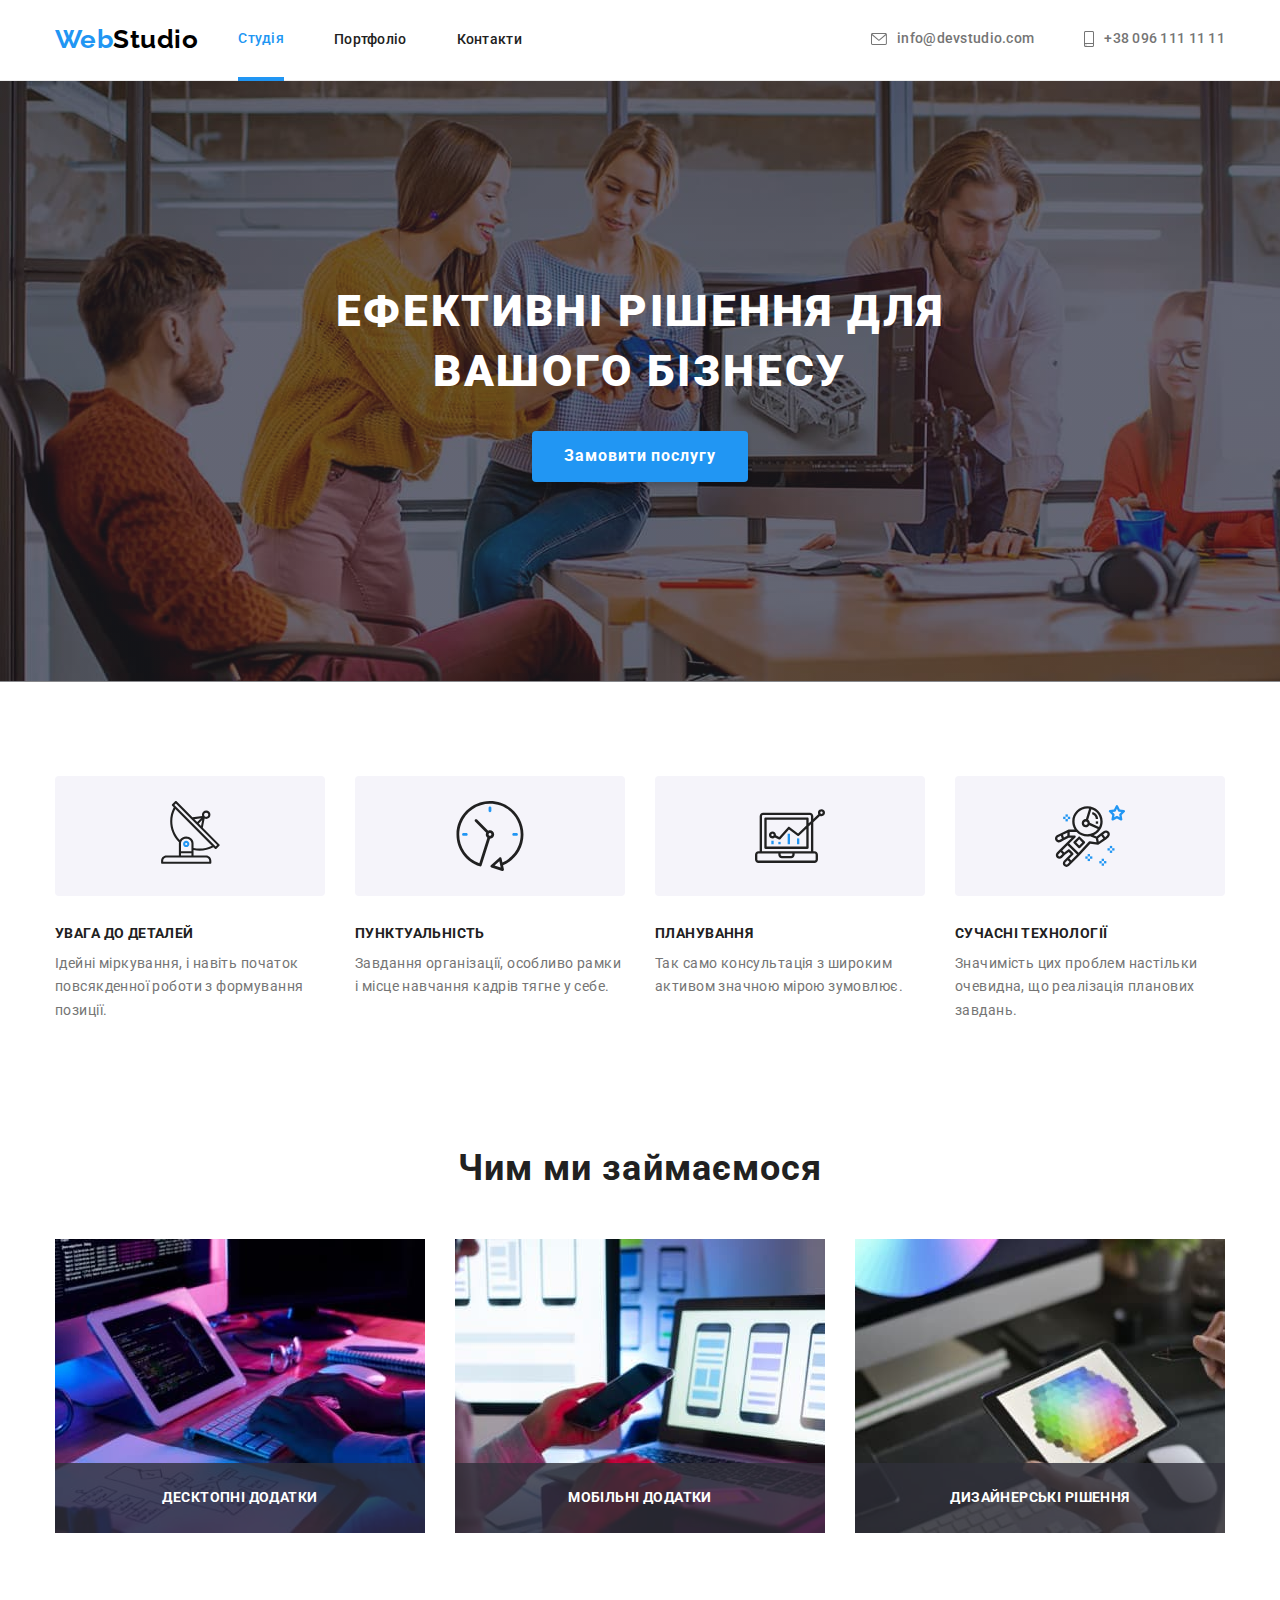
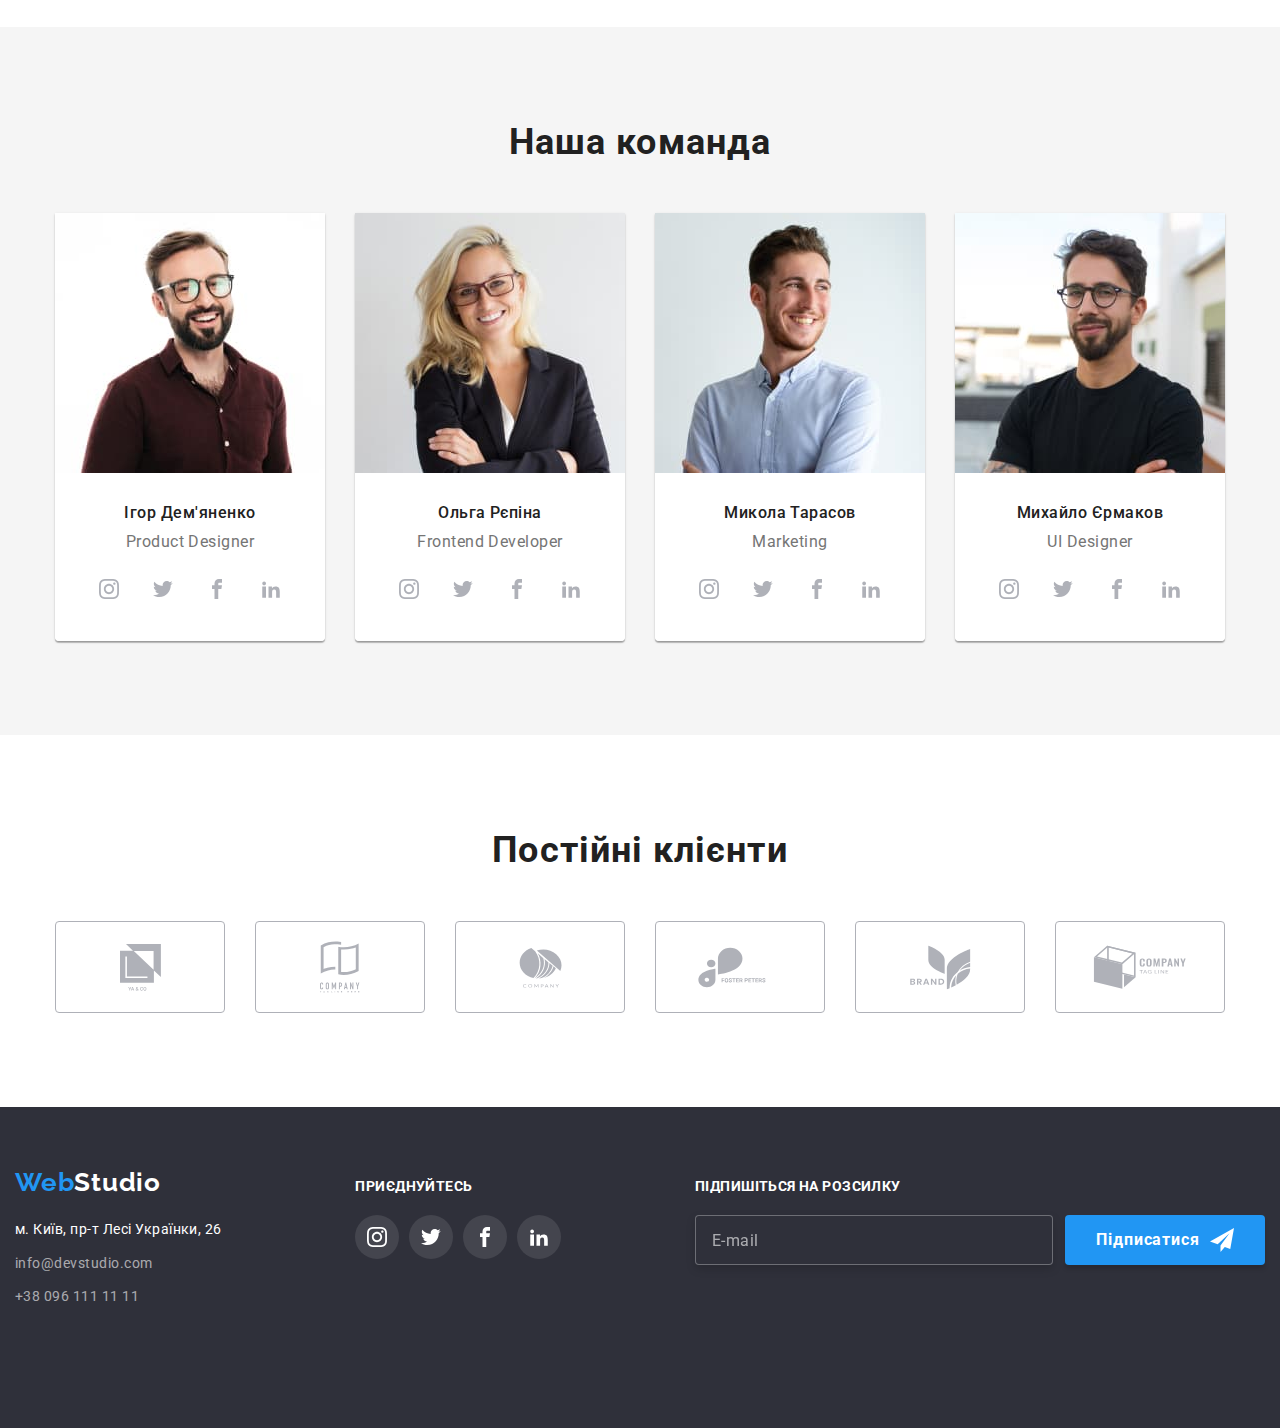
==== index.html @ fbce18a4 "зміни" ====
<!DOCTYPE html>
<html lang="uk">
<head>
    <meta charset="UTF-8">
    <meta http-equiv="X-UA-Compatible" content="IE=edge">
    <meta name="viewport" content="width=device-width, initial-scale=1.0">
    <title>WebStudio</title>
    <link rel="preconnect" href="https://fonts.googleapis.com">
    <link rel="preconnect" href="https://fonts.gstatic.com" crossorigin>
    <link href="https://fonts.googleapis.com/css2?family=Raleway:wght@700&family=Roboto:wght@400;500;700;900&display=swap" rel="stylesheet">
    <link rel="stylesheet" href="https://cdn.jsdelivr.net/npm/modern-normalize@1.1.0/modern-normalize.min.css">
    <!-- <link rel="stylesheet" href="./сss/styles.css"> -->
    <link rel="stylesheet" href="./css/main.min.css">
</head>
<body>
    <header class="page-header">
        <div class="container page-header__container">
            <nav class="menu">
                <a href="./index.html" class="menu__logo"><span class="slogan">Web</span><span class="slogan-logo">Studio</span></a>
    
                <ul class="menu-list">
                <li class="menu-list__item">
                    <a href="./index.html" class="menu-item menu-item__current"><span class="current-line">Студія</span>
                    </a>
                </li>
                <li class="menu-list__item"><a href="./portfolio.html" class="menu-item">Портфоліо</a></li>
                <li class="menu-list__item"><a href="" class="menu-item">Контакти</a></li>
                </ul>
            </nav>

            <button type="button" class="mobile-menu-btn" data-menu-open>
        <svg class="mobile-menu-btn__icon" width="40" height="40">
    <use href="./img/sprite.svg#icon-burger"></use>
        </svg>
            </button>
            
            <ul class="nav">
            <li class="nav__link"><a href="mailto:info@devstudio.com" class="nav__items">
                <svg class="contact-list" width="16" height="12">
                    <use href="./img/sprite.svg#icon-envelope-2" ></use>
                  </svg>
                <span class="nav-info">info@devstudio.com</span></a></li>
            <li class="nav__link"><a href="tel:+380961111111" class="nav__items">
                <svg class="contact-list" width="10" height="16">
                    <use href="./img/sprite.svg#icon-smartphone"></use>
                  </svg>
                +38 096 111 11 11</a></li>
            </ul>
        </div>

<div class="mobile-menu" data-menu>
<div class="container mobile-menu__container">
<button type="button" class="mobile-menu__close-btn" data-menu-close>
<svg class="mobile-menu__close-icon" width="40" height="40">
    <use href="./img/sprite.svg#icon-close"></use>
</svg>
</button>

    <ul class="menu-burger">
    <li class="menu-burger__item">
        <a href="./index.html" class="link menu-burger__link menu-burger__link-current">Студія</a>
    </li>
    <li class="menu-burger__item"><a href="./portfolio.html" class="link menu-burger__link">Портфоліо</a></li>
    <li class="menu-burger__item"><a href="" class="link menu-burger__link">Контакти</a></li>
    </ul>

    <ul class="menu-burger__contact">
    <a href="tel:+380961111111" class="link menu-burger__tel">+38 096 111 11 11</a>
    <a href="mailto:info@devstudio.com" class="link menu-burger__mail">info@devstudio.com</a>
</ul>

<ul class="burger-social-list">
    <li class="burger-social-list__item">
        <a href="" class="burger-social-list__link link">Instagram</a>
    </li>
    <li class="burger-social-list__item">
        <a href="" class="burger-social-list__link link">Twitter</a>
    </li>
    <li class="burger-social-list__item">
        <a href="" class="burger-social-list__link link">Facebook</a>
    </li>
    <li class="burger-social-list__item">
        <a href="" class="burger-social-list__link link">LinkedIn</a>
    </li>
</ul>

</div>
</div>

    </header>

    <main>
    <section class="hero">
        <div class="container">
        <h1 class="hero__title">Ефективні рішення для <br> вашого бізнесу</h1>
        <button class="hero__button" type="button" data-modal-open>Замовити послугу</button>
    </div>
    </section>

    <section class="benefits">
        <div class="container">
        <h2 class="visually-hidden">Переваги нашої студії</h2>
        
        <ul class="list">
            <li class="list__item">
                <div class="list__item-box">
                <svg class="list-box-svg">
                    <use href="./img/sprite.svg#icon-antenna1"></use>
                </svg>
            </div>
            <h3 class="list__item-title">УВАГА ДО ДЕТАЛЕЙ</h3>
            <p class="list__item-text">Ідейні міркування, і навіть початок повсякденної роботи з формування позиції.</p>
            </li>
        

            <li class="list__item">
                <div class="list__item-box">
                    <svg class="list-box-svg">
                        <use href="./img/sprite.svg#icon-clock1"></use>
                    </svg>
                </div>
            <h3 class="list__item-title">ПУНКТУАЛЬНІСТЬ</h3>
            <p class="list__item-text">Завдання організації, особливо рамки і місце навчання кадрів тягне у себе.</p>
         </li>

            <li class="list__item">
                <div class="list__item-box">
                    <svg class="list-box-svg">
                        <use href="./img/sprite.svg#icon-diagram1"></use>
                    </svg>
                </div>
            <h3 class="list__item-title">ПЛАНУВАННЯ</h3>
            <p class="list__item-text">Так само консультація з широким активом значною мірою зумовлює.</p>
            </li>

            <li class="list__item">
                <div class="list__item-box">
                    <svg class="list-box-svg">
                        <use href="./img/sprite.svg#icon-astronaut1"></use>
                    </svg>
                </div>
            <h3 class="list__item-title">СУЧАСНІ ТЕХНОЛОГІЇ</h3>
            <p class="list__item-text">Значимість цих проблем настільки очевидна, що реалізація планових завдань.</p>
            </li>
         </ul>
        </div> 
    </section>

    <section class="work section">
        <div class="container">
        <h2 class="title-about">Чим ми займаємося</h2>
        <ul class="work-list">
            <li class="work-list-item"><img src="./img/box1(1).jpg" alt="look1" width="370" class="work-list-image">
            <div class="work-overlay">
                <p class="overlay-text">Десктопні додатки</p>
            </div>
            </li>
            <li class="work-list-item"><img src="./img/box2(1).jpg" alt="look2" width="370">
                <div class="work-overlay">
                    <p class="overlay-text">Мобільні додатки</p>
                </div>
            </li>
            <li class="work-list-item"><img src="./img/box3(1).jpg" alt="look3" width="370">
                <div class="work-overlay">
                    <p class="overlay-text">Дизайнерські рішення</p>
                </div>
            </li>
        </ul>
    </div>
    </section>

    <section class="team section">
<div class="container">
     <h2 class="title-team">Наша команда</h2>
      
<ul class="team-list">

    <li class="speaker">
        <picture>
            <source srcset="../img/our-team-opt/desktop/desk-1m.jpg 1x, ../img/our-team-opt/desktop/desk-1m@2x.jpg 2x" media="(min-width: 1200px)">
            <source srcset="../img/our-team-opt/tablet/tabl-1m.jpg 1x, ../img/our-team-opt/tablet/tabl-1m@2x.jpg 2x" media="(min-width: 768px)">
            <source srcset="../img/our-team-opt/mobile/mob-1m.jpg 1x, ../img/our-team-opt/mobile/mob-1m@2x.jpg 2x" media="(min-width: 480px)">
            <img src="./img/photo1.jpg" alt="speaker1" width="270">
        </picture>

<div class="speaker-border">
<h3 class="text-name">Ігор Дем'яненко</h3>
<p class="text">Product Designer</p>
<ul class="social-list">
    <li>
        <a href="" class="social-list-link">
        <svg class="social-list-icon" width="20" hight="20">
            <use href="./img/sprite.svg#icon-instagram"></use>
        </svg>
    </a>
    </li>
    <li>
        <a href="" class="social-list-link">
        <svg class="social-list-icon" width="20" hight="20">
            <use href="./img/sprite.svg#icon-Vector"></use>
        </svg>
    </a>
    </li>
    <li>
        <a href="" class="social-list-link">
        <svg class="social-list-icon" width="20" hight="20">
            <use href="./img/sprite.svg#icon-facebook"></use>
        </svg>
    </a>
    </li>
    <li>
        <a href="" class="social-list-link">
        <svg class="social-list-icon" width="20" hight="20">
            <use href="./img/sprite.svg#icon-linkedin2"></use>
        </svg>
    </a>
    </li>
</ul>
</div>
    </li>

    <li class="speaker">
        <picture>
            <source srcset="../img/our-team-opt/desktop/desk-2m.jpg 1x, ../img/our-team-opt/desktop/desk-2m@2x.jpg 2x" media="(min-width: 1200px)">
            <source srcset="../img/our-team-opt/tablet/tabl-2m.jpg 1x, ../img/our-team-opt/tablet/tabl-2m@2x.jpg 2x" media="(min-width: 768px)">
            <source srcset="../img/our-team-opt/mobile/mob-2m.jpg 1x, ../img/our-team-opt/mobile/mob-2m@2x.jpg 2x" media="(min-width: 480px)">
            <img src="./img/photo2.jpg" alt="speaker2" width="270">
        </picture>
    
    <div class="speaker-border">
    <h3 class="text-name">Ольга Рєпіна</h3>
    <p class="text">Frontend Developer</p>
    <ul class="social-list">
        <li>
            <a href="" class="social-list-link">
            <svg class="social-list-icon" width="20" hight="20">
                <use href="./img/sprite.svg#icon-instagram"></use>
            </svg>
        </a>
        </li>
        <li>
            <a href="" class="social-list-link">
            <svg class="social-list-icon" width="20" hight="20">
                <use href="./img/sprite.svg#icon-Vector"></use>
            </svg>
        </a>
        </li>
        <li>
            <a href="" class="social-list-link">
            <svg class="social-list-icon" width="20" hight="20">
                <use href="./img/sprite.svg#icon-facebook"></use>
            </svg>
        </a>
        </li>
        <li>
            <a href="" class="social-list-link">
            <svg class="social-list-icon" width="20" hight="20">
                <use href="./img/sprite.svg#icon-linkedin2"></use>
            </svg>
        </a>
        </li>
    </ul>
</div>
    </li>

        <li class="speaker">
            <picture>
                <source srcset="../img/our-team-opt/desktop/desk-3m.jpg 1x, ../img/our-team-opt/desktop/desk-3m@2x.jpg 2x" media="(min-width: 1200px)">
                <source srcset="../img/our-team-opt/tablet/tabl-3m.jpg 1x, ../img/our-team-opt/tablet/tabl-3m@2x.jpg 2x" media="(min-width: 768px)">
                <source srcset="../img/our-team-opt/mobile/mob-3m.jpg 1x, ../img/our-team-opt/mobile/mob-3m@2x.jpg 2x" media="(min-width: 480px)">
                <img src="./img/photo3.jpg" alt="speaker3" width="270">
            </picture>
        
        <div class="speaker-border">
        <h3 class="text-name">Микола Тарасов</h3>
        <p class="text">Marketing</p>
        <ul class="social-list">
            <li>
                <a href="" class="social-list-link">
                <svg class="social-list-icon" width="20" hight="20">
                    <use href="./img/sprite.svg#icon-instagram"></use>
                </svg>
            </a>
            </li>
            <li>
                <a href="" class="social-list-link">
                <svg class="social-list-icon" width="20" hight="20">
                    <use href="./img/sprite.svg#icon-Vector"></use>
                </svg>
            </a>
            </li>
            <li>
                <a href="" class="social-list-link">
                <svg class="social-list-icon" width="20" hight="20">
                    <use href="./img/sprite.svg#icon-facebook"></use>
                </svg>
            </a>
            </li>
            <li>
                <a href="" class="social-list-link">
                <svg class="social-list-icon" width="20" hight="20">
                    <use href="./img/sprite.svg#icon-linkedin2"></use>
                </svg>
            </a>
            </li>
        </ul>
    </div>
        </li>

            <li class="speaker">
                <picture>
                    <source srcset="../img/our-team-opt/desktop/desk-4m.jpg 1x, ../../img/our-team-opt/desktop/desk-4m@2x.jpg 2x" media="(min-width: 1200px)">
                    <source srcset="../img/our-team-opt/tablet/tabl-4m.jpg 1x, ../../img/our-team-opt/tablet/tabl-4m@2x.jpg 2x" media="(min-width: 768px)">
                    <source srcset="../img/our-team-opt/mobile/mob-4m.jpg 1x, ../../img/our-team-opt/mobile/mob-4m@2x.jpg 2x" media="(min-width: 480px)">
                    <img src="./img/photo4.jpg" alt="speaker4" width="270">
                </picture>
            
            <div class="speaker-border">
            <h3 class="text-name">Михайло Єрмаков</h3>
            <p class="text">UI Designer</p>
            <ul class="social-list">
                <li>
                    <a href="" class="social-list-link">
                    <svg class="social-list-icon" width="20" hight="20">
                        <use href="./img/sprite.svg#icon-instagram"></use>
                    </svg>
                </a>
                </li>
                <li>
                    <a href="" class="social-list-link">
                    <svg class="social-list-icon" width="20" hight="20">
                        <use href="./img/sprite.svg#icon-Vector"></use>
                    </svg>
                </a>
                </li>
                <li>
                    <a href="" class="social-list-link">
                    <svg class="social-list-icon" width="20" hight="20">
                        <use href="./img/sprite.svg#icon-facebook"></use>
                    </svg>
                </a>
                </li>
                <li>
                    <a href="" class="social-list-link">
                    <svg class="social-list-icon" width="20" hight="20">
                        <use href="./img/sprite.svg#icon-linkedin2"></use>
                    </svg>
                </a>
                </li>
            </ul>
        </div>
            </li>
        </ul>
    </div> 

    </section>

    <section class="section">
        <div class="conteiner">
        <h2 class="clients">Постійні клієнти</h2>
        <ul class="clients-list">
            <li class="clients-item">
            <a href="" class="clients-list-link">
                <svg class="clients-link-icon" width="41" height="47">
                    <use href="./img/sprite.svg#icon-Union"></use>
                </svg>
            </a>
            </li>

            <li class="clients-item">
                <a href="" class="clients-list-link">
                    <svg class="clients-link-icon" width="40" height="52">
                        <use href="./img/sprite.svg#icon-group"></use>
                    </svg>
                </a>
                </li>

                <li class="clients-item">
                    <a href="" class="clients-list-link">
                        <svg class="clients-link-icon" width="43" height="41">
                            <use href="./img/sprite.svg#icon-Object"></use>
                        </svg>
                    </a>
                    </li>

                    <li class="clients-item">
                        <a href="" class="clients-list-link">
                            <svg class="clients-link-icon" width="84" height="41">
                                <use href="./img/sprite.svg#icon-group-2"></use>
                            </svg>
                        </a>
                        </li>

                     <li class="clients-item">
                        <a href="" class="clients-list-link">
                             <svg class="clients-link-icon" width="63" height="45">
                                 <use href="./img/sprite.svg#icon-group-3"></use>
                                </svg>
                        </a>
                        </li>

                        <li class="clients-item">
                            <a href="" class="clients-list-link">
                                 <svg class="clients-link-icon" width="94" height="44">
                                     <use href="./img/sprite.svg#icon-group-4"></use>
                                    </svg>
                            </a>
                            </li>              

        </ul>
    </div>
    </section>

</main>

    <footer class="section-footer">

        <div class="container page-footer">
        <div class="logo-container">
        <!-- <div class="logo-footer"> -->
            <a href="./index.html" class="logo-footer link"><span class="slogan">Web</span><span class="slogan-text">Studio</span></a>
        <!-- </div> -->
            <address class="address">
                <a href="https://goo.gl/maps/XoqfhAZ9AHPVLFfU8" class="address-text" target="_blank"  rel="noopener noreferrer" >м. Київ, пр-т Лесі Українки, 26</a> 
            <ul class="address-list">
            <li><a href="mailto:info@devstudio.com" class="address-mail">info@devstudio.com</a></li>
            <li><a href="tel:+380961111111" class="address-mail">+38 096 111 11 11</a></li>
        </ul>
        
        </address>
    </div>


    <!-- <div class="footer-item"> -->
        <!-- <div class="footer-community">   -->
            <div class="community-item">
            <h3 class="community-title">
                <!-- <span class="community-logo">приєднуйтесь</span> -->
                приєднуйтесь
            </h3>
            <ul class="footer-list">
                <li>
                    <a href="" class="social-list-item">
                    <svg class="link-change-color" width="20" height="20">
                        <use href="./img/sprite.svg#icon-instagram"></use>
                    </svg>
                </a>
                </li>
                <li>
                    <a href="" class="social-list-item">
                    <svg class="link-change-color" width="20" height="20">
                        <use href="./img/sprite.svg#icon-Vector"></use>
                    </svg>
                </a>
                </li>
                <li>
                    <a href="" class="social-list-item">
                    <svg class="link-change-color" width="20" height="20">
                        <use href="./img/sprite.svg#icon-facebook"></use>
                    </svg>
                </a>
                </li>
                <li>
                    <a href="" class="social-list-item">
                    <svg class="link-change-color" width="20" height="20">
                        <use href="./img/sprite.svg#icon-linkedin2"></use>
                    </svg>
                </a>
                </li>
            </ul>
        </div>


<div class="footer-subscribe">
    <h3 class="community-title">
        Підпишіться на розсилку
        <!-- <span class="subscribe-title">Підпишіться на розсилку</span>   -->
    </h3>
    <div class="subscribe-area">
    <label class="modal-form-subscribe">
        <!-- <span class="modal-form-subscribe-desc">Пошта</span> -->
        <!-- <span class="modal-form-input-wrapper"> -->
        <input name="user_email" type="text" class="modal-form-input-subscribe" required placeholder="E-mail">
    </label>
        <!-- </span> -->
        <button class="modal-form-subscribe-btn">    
     <span class="button-text">Підписатися</span> 
<svg class="subscribe-image-btn" width="24" height="24">
    <use href="./img/sprite.svg#icon-icon-send" class="modal-form-subscribe-icon"></use>
</svg>
        </button>
    
</div>
</div>
</div>

        </div>
    </div>
    </footer>

<div class="backdrop is-hidden" data-modal>
<div class="modal">
    <button type="button" class="modal-close-button" data-modal-close>
        <svg class="modal-close-button-icon" width="18" height="18">
            <use href="./img/sprite.svg#icon-close"></use>
        </svg>
    </button>

<p class="modal-caption">Залиште свої дані, ми вам передзвонимо</p>
<form class="modal-form">
   <label class="modal-form-field">
    <span class="modal-form-field-desc">Імʼя</span>
    <span class="modal-form-input-wrapper">
    <input name="user_name" type="text" class="modal-form-input" required pattern="[a-zA-Zа-яА-ЯіІїЇ]+">
   <svg class="modal-image" width="13" height="13">
    <use href="./img/sprite.svg#icon-Vector-3"></use>
   </svg>
</span>
</label> 

   <label class="modal-form-field">
    <span class="modal-form-field-desc">Телефон</span>
    <span class="modal-form-input-wrapper">
    <input name="user_phone" type="tel" class="modal-form-input" required pattern="[0-9]{3}-[0-9]{3}-[0-9]{2}-[0-9]{2}">
    <svg class="modal-image" width="13" height="13">
        <use href="./img/sprite.svg#icon-Vector-4"></use>
       </svg>
    </span>
</label>

   <label class="modal-form-field">
    <span class="modal-form-field-desc">Пошта</span>
    <span class="modal-form-input-wrapper">
    <input name="user_email" type="text" class="modal-form-input" required>
    <svg class="modal-image" width="15" height="12">
        <use href="./img/sprite.svg#icon-Vector-5"></use>
       </svg>
    </span>
</label>

   <label class="modal-form-field">
    <span class="modal-form-field-desc">Коментар</span>
    <textarea name="user_messagee" class="modal-form-message" placeholder="Введіть текст"></textarea>
</label>
   
    
   <label class="modal-form-check-wrapper">
    <span class="form-text-wrapper">
    <input name="user_policy" type="checkbox" class="modal-form-check visually-hidden">
    
    <svg class="modal-form-own-check" width="16" height="15">
        <use
          class="modal-form-own-check-icon"
          href="./img/sprite.svg#icon-checkmark"
        ></use>
      </svg> 
    
       <span class="modal-form-check-text">Погоджуюся з розсилкою та приймаю&nbsp;</span>  <a href="" class="link modal-form-check-link"><span class=""></span> Умови договору</a>
    </span>
       
   </label>

   <button type="submit" class="modal-form-btn">Відправити</button>

</form>

</div>
</div>
<script src="./js/mobile-menu.js"></script>
<script src="./js/modal.js"></script>

</body>
</html>
---- сss/styles.css ----
/* :root{
    --primary-text-color: #212121;
    --second-text-color: #757575;
    --accent-color: #2196F3;
    --background-color: #2F303A;
    --white-color: #FFFFFF;
    --background-page-color: #F5F5F5;
    --addres-mail-color: rgba(255, 255, 255, 0.6);
    --slogan-logo-color: #000000;
    --backgroung-color-button: #F5F4FA;
    --primaru-link-color: #AFB1B8;
  } */

/* h1,
h2,
h3,
h4,
h5,
h6,
p {
  margin-top: 0;
  margin-bottom: 0;
}

ul,
ol {
  margin-top: 0;
  margin-bottom: 0;
  padding-left: 0;
}

img {
  display: block;
}

.list {
  list-style: none;
}

.link {
  text-decoration: none;
}

button {
  cursor: pointer;
}

.container {
    width: 1200px;
    margin-left: auto;
    margin-right: auto;
    padding-left: 15px;
    padding-right: 15px;
  }

body{
    background: var(--white-color);
    color: var(--primary-text-color);
    font-family: Roboto, sans-serif;
    letter-spacing: 0.03em;
    font-weight: 400;
} */

/* Site nav */

/* .page-header{
    padding-top: 24px;
  padding-bottom: 25px;
  
  border-bottom: 1px solid #ECECEC;;
} */

/* ul{
    list-style: none;
} */

/* .page-header-container {
    display: flex;
    align-items: center;
  }

.menu{
    display: flex;
  align-items: center;
  column-gap: 40px;
  
}

.logo{
    font-family: Raleway, sans-serif;
    font-weight: 700;
    font-size: 26px;
    line-height: 1.19;
    text-decoration: none;
}

.slogan{
color: var(--accent-color);
}

.slogan-logo{
color: var(--slogan-logo-color);
}

.slogan-text{
    color: var(--white-color);
}

.menu-list{
    display: flex;
  align-items: center;
  column-gap: 50px;
  
}

.menu-item:hover, .list-item:focus{
  color: var(--accent-color);
  
}

.menu-item{
  position: relative;
    font-weight: 500;
font-size: 14px;
line-height: 1.14;
letter-spacing: 0.02em;
    color: var(--primary-text-color);
    text-decoration: none;
    transition-property: color;
transition-duration: 250ms; 
transition-timing-function: cubic-bezier(0.4, 0, 0.2, 1);
}



.menu-item-current{
  display: block;
  justify-content: center;
  align-items: center;
    font-weight: 500;
font-size: 14px;
line-height: 1.14;
letter-spacing: 0.02em;
    color: var(--accent-color);
    text-decoration: none;
    margin-top: auto;
    margin-bottom: auto;
}



.menu-item-current::after{
  position: absolute;
  display: block;
  content: '';
  background-color: #2196F3;
  height: 4px;
  
  left: 0;
  width: 100%;
  margin-top: 30px;
}

.nav-link{
    display: flex;
  column-gap: 50px;
  margin-left: auto;
  justify-content: center;
}

.nav-list{
  display: flex;
  justify-content: center;
  align-items: center;
} */





/* .nav-items{
  
    font-weight: 500;
font-size: 14px;
line-height: 1.14;
letter-spacing: 0.02em;
    color: var(--second-text-color);
    text-decoration: none;
  display: flex;
  justify-content: center;
  align-items: center;
  transition-property: color;
transition-duration: 250ms; 
transition-timing-function: cubic-bezier(0.4, 0, 0.2, 1);
}

.contact-list{
margin-right: 10px;
display: flex;
justify-content: center;
fill: var(--second-text-color);
transition-property: fill;
transition-duration: 250ms; 
transition-timing-function: cubic-bezier(0.4, 0, 0.2, 1);
}

.nav-info{
display: flex;
align-items: center;
} */


/* .contact-list:hover, .contact-list:focus{
  fill: var(--accent-color);  
  }

.nav-list:hover, .nav-list:focus{
  fill: var(--accent-color); 
  
}

.nav-items:hover, .nav-items:focus{
    color: var(--accent-color); 
    
  }

  .nav-items:hover .contact-list,
.nav-items:focus .contact-list {
  background-color: var(--white-color);
  fill: var(--accent-color)

} */

  /* Section 1 */

  /* не потрібно */

  /* .section{
    padding-top: 94px;
    padding-bottom: 94px;
  } */

  /* .visually-hidden {
    position: absolute;
    width: 1px;
    height: 1px;
    margin: -1px;
    border: 0;
    padding: 0;
    white-space: nowrap;
    clip-path: inset(100%);
    clip: rect(0 0 0 0);
    overflow: hidden;
  } */

  /* не потрібно */

  /* .hero{
    background: #C4C4C4;
    padding-top: 200px;
    padding-bottom: 200px;
    background-image: linear-gradient(rgba(47, 48, 58, 0.4), rgba(47, 48, 58, 0.4)), url('../img/Img\(2\).jpg');
    background-size: 1600px auto;
  }

  .hero-title{
    font-weight: 900;
font-size: 44px;
line-height: 1.37;
margin: 0 auto;
text-align: center;
letter-spacing: 0.06em;
text-transform: uppercase;
    color: var(--white-color);
    margin-bottom: 30px;
  }

.hero-button{
    font-weight: 700;
font-size: 16px;
line-height: 1.88;
letter-spacing: 0.06em;
    font-family: inherit;
    background: var(--accent-color);
    color: var(--white-color);
    cursor: pointer;
    padding: 10px 32px;
    display: block;
    min-width: 216px;
    margin: 0 auto;
    box-shadow: 0px 4px 4px rgba(0, 0, 0, 0.15);
border-radius: 4px;
border: none;
transition-property: background-color;
transition-duration: 250ms; 
transition-timing-function: cubic-bezier(0.4, 0, 0.2, 1);
}

.hero-button:active{
  background-color: #188CE8;
  
} */

/* Section2 */

/* .benefits{
     padding-top: 94px;
  
}

.list{
    display: flex;
    column-gap: 30px;
}

.list-box{
  width: 270px;
}

.list-box-item{
 display: flex;
 justify-content: center;
  width: 270px;
  height: 120px;
  background: #F5F4FA;
border-radius: 4px;
margin-bottom: 30px;
} */

/* .list-box-antena{
  margin-top: 25px;
  
  width: 70px;
height: 70px;
}

.list-option{
    font-weight: 700;
font-size: 14px;
line-height: 1.14;
letter-spacing: 0.03em;
text-transform: uppercase;
margin-bottom: 10px;
}


.list-caption{
font-size: 14px;
line-height: 1.7;
letter-spacing: 0.03em;
    color: var(--second-text-color);
} */


/* Section3 */


/* .title-about{
    font-weight: 700;
font-size: 36px;
line-height: 1.17;
text-align: center;
letter-spacing: 0.03em;
margin-bottom: 50px;
}

.work-list{
  display: flex;
  
  column-gap: 30px;
}

.work-list-item{
  display: flex;
  position: relative;
  justify-content: center;
} */



/* .work-overlay{
  
  display: flex;
  position: absolute;
  justify-content: center;
  width: 370px;
height: 70px;
background-color: rgba(47, 48, 58, 0.8);
bottom: 0;
}

.overlay-text{
  display: block;
  font-family: 'Roboto';
  letter-spacing: 0.03em;
  text-transform: uppercase;
  font-weight: 700;
font-size: 14px;
line-height: 1.13;
color: var(--white-color);
padding-top: 27px;
padding-bottom: 27px;
margin: 0 auto;
} */


/* Section4 */

/* .team{
  background-color: var(--background-page-color);
}

.title-team{
    font-weight: 700;
font-size: 36px;
line-height: 1.17;
text-align: center;
letter-spacing: 0.03em;
margin-bottom: 50px;
}

.team-list{
  display: flex;
  column-gap: 30px;
}

.speaker{
  box-shadow: 0px 1px 3px rgba(0, 0, 0, 0.12), 0px 1px 1px rgba(0, 0, 0, 0.14), 0px 2px 1px rgba(0, 0, 0, 0.2);
border-radius: 0px 0px 4px 4px;
text-align: center;
}

.speaker-border{
  padding: 30px;
  background-color: var(--white-color);
  border-radius: 0px 0px 4px 4px;
}

.text-name{
    font-weight: 500;
font-size: 16px;
line-height: 1.19;
letter-spacing: 0.03em;
padding-bottom: 10px;
}

.text{
font-size: 16px;
line-height: 1.19;
    color: var(--second-text-color);
}

.social-list{
  display: flex;
  justify-content: center;
  align-items: center;
  column-gap: 10px;
  margin-top: 16px;
}

.social-list-link{
  display: flex;
  justify-content: center;
  align-items: center;
  width: 44px;
  height: 44px;
  border-radius: 50%;
  background-color: var(--white-color);
  transition-property: background-color, fill;
transition-duration: 250ms; 
transition-timing-function: cubic-bezier(0.4, 0, 0.2, 1);
}


.social-list-link:hover,
.social-list-link:focus {
  background-color: var(--accent-color);
  fill: var(--white-color);
  
}

.social-list-icon {
 display: flex;

  fill: var(--primaru-link-color);
  height: 20px;
  transition-property: fill;
transition-duration: 250ms; 
transition-timing-function: cubic-bezier(0.4, 0, 0.2, 1);
} */

/* .social-list-link:hover .social-list-icon,
.social-list-link:focus .social-list-icon {
 
  fill: var(--white-color);
  
} */





/* SECTION CLIENTS */

/* .clients{
  font-weight: 700;
font-size: 36px;
line-height: 1.17;
text-align: center;
letter-spacing: 0.03em;
margin-bottom: 50px;
}

.clients-list{
  display: flex;
  justify-content: center;
 
  column-gap: 30px;
  
} */


/* не потрібно */

/* .clients-item{
  /* display: flex;
  justify-content: center;
  width: 170px;
  height: 92px;
  background-color: #ffffff;
  border: 1px solid #AFB1B8;
border-radius: 4px; */
/* } */ 

/* .clients-item{
  display: flex;
}

.clients-item:hover,
.clients-item:focus{
  fill: var(--accent-color);
   
} */

/* не потрібно */

/* .clients-list-link{
   
  display: flex;
  justify-content: center;
  align-items: center;
  width: 170px;
  height: 92px;
  background-color: var(--white-color);
  border: 1px solid #AFB1B8;
border-radius: 4px;
transition-property: fill, border;
transition-duration: 250ms; 
transition-timing-function: cubic-bezier(0.4, 0, 0.2, 1);
}

.clients-link-icon{
  display: flex;
  fill: var(--primaru-link-color);
  transition-property: fill;
transition-duration: 250ms; 
transition-timing-function: cubic-bezier(0.4, 0, 0.2, 1);
}

.clients-list-link:hover,
.clients-list-link:focus{
  fill: var(--accent-color);
  border: 1px solid var(--accent-color);
  
}



.clients-list-link:hover .clients-link-icon,
.clients-list-link:focus .clients-link-icon{
  fill: var(--accent-color);
  
} */



/* footer */

/* .section-footer{
    padding-top: 60px;
    padding-bottom: 60px;
  background: var(--background-color);
}

.page-footer{
  display: flex;
  

}

.logo-footer{
  margin-bottom: 20px;
  margin-right: 72px;
}

.address{
    font-style: normal;
    display: flex;
    flex-direction: column;
    row-gap: 9px;
}

.address-list{
  display: flex;
    flex-direction: column;
    row-gap: 9px;
}


.address-text{
    font-size: 14px;
line-height: 1.7;
    color: var(--white-color);
    text-decoration: none;
    }
    
    .address-mail{
font-size: 14px;
line-height: 24px;
        color: var(--addres-mail-color);
        text-decoration: none;
        transition-property: color;
transition-duration: 250ms; 
transition-timing-function: cubic-bezier(0.4, 0, 0.2, 1);
    } */

    /* .address-mail:hover, .address-mail:focus{
        color: var(--accent-color); 
      }


.footer-community{
  display: flex;
  column-gap: 93px;
 margin-left: 70px;
  
  
}
 
.community-title{

justify-content: center;
font-weight: 700;
font-size: 14px;
line-height: 1.14;
letter-spacing: 0.03em;
text-transform: uppercase;
margin-bottom: 20px;
}

.community-logo{
  font-weight: 700;
  font-size: 14px;
  line-height: 1.14;
  letter-spacing: 0.03em;
  text-transform: uppercase;
  color: var(--white-color); 
} */

/* .footer-list{
  display: flex;
 
  column-gap: 10px;
  margin-top: 16px;
}

.social-list-item{
  display: flex;
  justify-content: center;
  align-items: center;
  width: 44px;
  height: 44px;
  border-radius: 50%;
  background-color: rgba(255, 255, 255, 0.1);
  fill: var(--white-color);
  transition-property: background-color, fill;
transition-duration: 250ms; 
transition-timing-function: cubic-bezier(0.4, 0, 0.2, 1);
}

  
.social-list-item:hover,
.social-list-item:focus {
  background-color: var(--accent-color);
  fill: var(--white-color);
  
}

.link-change-color {
  fill: var(--white-color);
  
  height: 20px;
  transition-property: background-color, fill;
transition-duration: 250ms; 
transition-timing-function: cubic-bezier(0.4, 0, 0.2, 1);
} */

/* .social-list-item:hover .link-change-color,
.social-list-item:focus .link-change-color {
  
  fill: var(--white-color);
  
}



.subscribe-title{
  display: block;
  margin-bottom: 20px;
  font-weight: 700;
font-size: 14px;
line-height: 1.14;
letter-spacing: 0.03em;
text-transform: uppercase;

color: var(--white-color);
}

.subscribe-area{
  display: flex;
  justify-content: center;
} */

/* .modal-form-input-subscribe{
  
  padding-left: 16px;
  margin-right: 12px;
  width: 358px;
height: 50px;
  border: 1px solid rgba(255, 255, 255, 0.3);
filter: drop-shadow(0px 4px 4px rgba(0, 0, 0, 0.15));
border-radius: 4px;
background-color: var(--background-color);
}

.modal-form-input-subscribe::placeholder{
  font-weight: 400;
  font-size: 16px;
  line-height: 1.25;
  font-family: 'Roboto';
  letter-spacing: 0.03em;
  
  color: rgba(255, 255, 255, 0.6);
}

.modal-form-subscribe-btn{
  display: flex;
  justify-content: center;
  text-align: center;
 min-width: 200px;
height: 50px;
  padding: 10px 28px;
  background: var(--accent-color);
box-shadow: 0px 4px 4px rgba(0, 0, 0, 0.15);
border-radius: 4px;
border: none;
} */

/* .subscribe-image-btn{

} */

/* .button-text{
  font-weight: 700;
font-size: 16px;
line-height: 30px;
letter-spacing: 0.06em;
margin-right: 10px;
color: var(--white-color);
}

.footer-item{
  display: flex;
} */





    /* PORTFOLIO PAGES */

    /* Список робіт */

/* .filter-list{
  display: flex;
  justify-content: center;
  column-gap: 8px;
  margin-bottom: 50px;
}

.button{
        font-weight: 500;
    font-size: 16px;
    line-height: 1.63;
        
        font-family: inherit;
        cursor: pointer;
        border-radius: 4px;
        border-color: var(--backgroung-color-button);
        padding: 6px 22px;
        border: none;
       
transition-duration: 250ms; 
transition-timing-function: cubic-bezier(0.4, 0, 0.2, 1);
    }

.button-all{
  padding: 6px 25px; 
}



.filter-button{
  background: var(--background-page-color);
  display: block;
  transition-property: box-shadow, border-radius, background-color, color;
transition-duration: 250ms; 
transition-timing-function: cubic-bezier(0.4, 0, 0.2, 1);
}

.filter-button:hover,
.filter-button:focus{
  background-color: var(--accent-color);
        color: var(--white-color);
  box-shadow: 0px 3px 1px rgba(0, 0, 0, 0.1), 0px 1px 2px rgba(0, 0, 0, 0.08), 0px 2px 2px rgba(0, 0, 0, 0.12);
border-radius: 4px;

}

.list-works{
  display: flex;
  flex-wrap: wrap;
  gap: 30px;
}



.list-works-link{
  display: block;
}

.thumb{
  position: relative;
  overflow: hidden;
}

.overlay{
  position: absolute;
  width: 100%;
  height: 100%;
  top: 0;
  left: 0;
  transform: translateY(100%);
  transition: transform 250ms cubic-bezier(0.4, 0, 0.2, 1);
  background-color: var(--accent-color);
  font-size: 18px;
  color: var(--white-color);
  padding: 63px 24px;
  letter-spacing: 0.03em;
} */


/* .list-works-link:hover,
.list-works-link:focus
{
  
  box-shadow: 0px 1px 1px rgba(0, 0, 0, 0.12), 0px 4px 4px rgba(0, 0, 0, 0.06), 1px 4px 6px rgba(0, 0, 0, 0.16); 
  
}

.list-works-link:hover .overlay,
.list-works-link:focus .overlay{
  transform: translateY(0);
} */

.list-works-item{
 /* через calc */
width: 370px; 
/* width: calc((100% - 30px) / 3); */
}


/* .list-works-items{
    font-weight: 700;
font-size: 18px;
line-height: 2;
letter-spacing: 0.06em;
margin-bottom: 4px;
color: var(--primary-text-color);
}



.text-wrapper{
  padding: 20px;
  border: 1px solid #EEEEEE;
  border-top: none;
  background-color: var(--white-color);
  
}

    .list-works-text{
font-size: 16px;
line-height: 1.88;
        color: var(--second-text-color);
    } */



    /* -----BACKDROP---- */

    /* .backdrop{
      position: fixed;
      
      top: 0;
      left: 0;
      width: 100%;
      height: 100%;
      z-index: 150;
      background-color: rgba(0, 0, 0, 0.2);
    transition: opacity 250ms cubic-bezier(0.4, 0, 0.2, 1), visability 250ms cubic-bezier(0.4, 0, 0.2, 1);
    } */

    /* .backdrop.is-hidden{
      opacity: 0;
      visibility: hidden;
      pointer-events: none;
    } */


    /* ------MODAL----- */

    /* .modal{
      
      position: absolute;
      top: 50%;
      left: 50%;
      transform: translate(-50%, -50%) scale(1);
      width: 528px;
      height: 580px; 
      background-color: var(--white-color);
      border-radius: 4px;
      transition-property: transform;
      transition-duration: 250ms; 
      transition-timing-function: cubic-bezier(0.4, 0, 0.2, 1);
    }

    .modal-close-button{
      position: absolute;
      top: 8px;
      right: 8px;
      display: flex;
      justify-content: center;
      align-items: center;
      background: var(--white-color);
border: 1px solid rgba(0, 0, 0, 0.1);
   border-radius: 50%;
   width: 30px;
   height: 30px;
   padding: 0;
   
}

.backdrop.is-hidden .modal {
  transform: translate(-50%, -50%) scale(0);
  
}

.modal-close-button-icon{
  fill: var(--slogan-logo-color);
  display: flex;
  justify-content: center;
  text-align: center;
} */

/* -------MODALFORM----- */

/* .modal-caption{
  font-style: normal;
font-weight: 700;
font-size: 20px;
line-height: 1.15;
text-align: center;
letter-spacing: 0.03em;
padding-top: 40px;
margin-bottom: 12px;
color: var(--primary-text-color);
}

.modal-form{
  display: flex;
  flex-direction: column;
  padding-left: 40px;
  padding-right: 40px;
  row-gap: 10px;
}

.modal-form-input{
  
  width: 100%;
  height: 40px;
  padding-left: 42px;
  border: 1px solid rgba(33, 33, 33, 0.2);
border-radius: 4px;
transition-property: border-color;
      transition-duration: 250ms; 
      transition-timing-function: cubic-bezier(0.4, 0, 0.2, 1);
}

.modal-form-input:focus{
  border-color: var(--accent-color);
  outline: none;
} */


/* не потрібно */

/* .modal-form-field{
  display: flex;
} */

/* не потрібно */

/* .modal-form-field-desc{
  display: block;
  font-size: 12px;
line-height: 1.17;
letter-spacing: 0.01em;
color:var(--second-text-color);
margin-bottom: 4px;
}

.modal-form-input-wrapper{
  display: block;
  position: relative;
}

.modal-image{
  display: block;
  position: absolute;
  top: 50%;
  transform: translateY(-50%);
  left: 12px;
  fill: var(--primary-text-color);
  transition-property: fill;
      transition-duration: 250ms; 
      transition-timing-function: cubic-bezier(0.4, 0, 0.2, 1);
}

.modal-form-input:focus + .modal-image{
  fill: var(--accent-color);
}

.modal-form-message{
  padding: 12px 16px;
  resize: none;
  width: 100%;
  height: 120px;
  border: 1px solid rgba(33, 33, 33, 0.2);
  border-radius: 4px;
  transition-property: border-color;
      transition-duration: 250ms; 
      transition-timing-function: cubic-bezier(0.4, 0, 0.2, 1);
}

.modal-form-message:focus{
  outline: none;
 border-color: var(--accent-color); 
}

.modal-form-message::placeholder {
  color: rgba(117, 117, 117, 0.5);
}

.modal-form-check-text{
  font-weight: 400;
font-size: 14px;
line-height: 24px;

letter-spacing: 0.03em;

color: #757575;
} */

/* .modal-form-check-link{
  display: block;
  font-weight: 400;
font-size: 14px;
line-height: 24px;

letter-spacing: 0.03em;
text-decoration-line: underline;

color: #2196F3;
}

.modal-form-check-wrapper {
  display: flex;
  flex-wrap: wrap;
  justify-content: center;
  align-items: center;
}

.modal-form-own-check {
  display: flex;
  justify-content: center;
  align-items: center;
  border: 2px solid var(--primary-text-color);
 border-radius: 2px;
  cursor: pointer;
  padding: 2px;
  margin-right: 10px;
}

.form-text-wrapper{
  display: flex;
  justify-content: center;
  align-items: center;
}

.modal-form-check:checked + .modal-form-own-check {
  background-color: var(--accent-color);
  border-color: var(--accent-color);
  fill: var(--white-color);
}

.modal-form-check:focus + .modal-form-own-check {
  outline: 2px solid rgba(0, 0, 255, 0.5);
}

.modal-form-own-check-icon {
  display: none;
  fill: #ffffff;
  width: 11px;
  height: 8px;
}

.modal-form-check:checked + .modal-form-own-check .modal-form-own-check-icon {
  display: block;
}

.modal-form-btn{
  margin-top: 30px;
  min-width: 200px;
  height: 50px;
  border: none;
  margin-left: auto;
  margin-right: auto;
  font-weight: 700;
font-size: 16px;
line-height: 30px;

align-self: center;
letter-spacing: 0.06em;
background-color: var(--accent-color);
color: #FFFFFF;
box-shadow: 0px 4px 4px rgba(0, 0, 0, 0.15);
border-radius: 4px;

transition-property: background-color;
transition-duration: 250ms; 
transition-timing-function: cubic-bezier(0.4, 0, 0.2, 1);

}


.modal-form-btn:hover{
  background-color: #188CE8;
}

.modal-close-button-icon:active,
.modal-close-button-icon:hover
{
  fill: var(--accent-color);
} */
---- css/main.min.css ----
:root{--primary-text-color: #212121;--second-text-color: #757575;--accent-color: #2196F3;--background-color: #2F303A;--white-color: #FFFFFF;--background-page-color: #F5F5F5;--addres-mail-color: rgba(255, 255, 255, 0.6);--slogan-logo-color: #000000;--backgroung-color-button: #F5F4FA;--primaru-link-color: #AFB1B8}h1,h2,h3,h4,h5,h6,p{margin-top:0;margin-bottom:0}ul,ol{margin-top:0;margin-bottom:0;padding-left:0}img{display:block}.list{list-style:none}.link{text-decoration:none}button{cursor:pointer}body{background:var(--white-color);color:var(--primary-text-color);font-family:Roboto,sans-serif;letter-spacing:.03em;font-weight:400}ul{list-style:none}.visually-hidden{position:absolute;width:1px;height:1px;margin:-1px;border:0;padding:0;white-space:nowrap;clip-path:inset(100%);clip:rect(0 0 0 0);overflow:hidden}@media screen and (min-width: 480px){.section{padding-top:30px;padding-bottom:30px}}@media screen and (min-width: 1200px){.section{padding-top:94px;padding-bottom:94px}}.container{margin-left:auto;margin-right:auto;padding-left:15px;padding-right:15px}@media screen and (min-width: 480px){.container{width:480px}}@media screen and (min-width: 768px){.container{width:768px}}@media screen and (min-width: 1200px){.container{width:1200px}}.page-header{padding-top:16px;padding-bottom:16px;border-bottom:1px solid #ececec}@media screen and (min-width: 768px){.page-header{padding-top:21px;padding-bottom:21px}}@media screen and (min-width: 1200px){.page-header{padding-top:24px;padding-bottom:25px}}.page-header__container{display:flex;justify-content:space-between}@media screen and (min-width: 768px){.page-header__container{align-items:center;justify-content:center}}.menu{display:flex;align-items:center;column-gap:40px}.menu__logo{font-family:Raleway,sans-serif;font-weight:700;font-size:26px;line-height:1.19;text-decoration:none}.slogan{color:var(--accent-color)}.slogan-logo{color:var(--slogan-logo-color)}.slogan-text{color:var(--white-color)}.menu-list{display:none}@media(min-width: 768px){.menu-list{display:flex;align-items:center;column-gap:50px}}.mobile-menu-btn{background-color:rgba(0,0,0,0);border:none;padding:0;line-height:0}@media(min-width: 768px){.mobile-menu-btn{display:none}}.menu-item{position:relative;font-weight:500;font-size:14px;line-height:1.14;letter-spacing:.02em;color:var(--primary-text-color);text-decoration:none;transition-property:color;transition-duration:250ms;transition-timing-function:cubic-bezier(0.4, 0, 0.2, 1)}.menu-item:hover,.menu-item .list-item:focus{color:var(--accent-color)}.menu-item__current{display:block;justify-content:center;align-items:center;font-weight:500;font-size:14px;line-height:1.14;letter-spacing:.02em;color:var(--accent-color);text-decoration:none;margin-top:auto;margin-bottom:auto}.menu-item__current::after{position:absolute;display:block;content:"";background-color:#2196f3;height:4px;left:0;width:100%;margin-top:30px}.nav{display:none}@media(min-width: 768px){.nav{display:flex;column-gap:50px;margin-left:auto;justify-content:center;flex-direction:column;row-gap:10px}.nav:hover,.nav:focus{fill:var(--accent-color)}}@media(min-width: 1200px){.nav{flex-direction:row;column-gap:50px;margin-left:auto;justify-content:center}}.nav__link{display:flex;align-items:center}@media(min-width: 768px){.nav__link{align-items:center}}@media(min-width: 1200px){.nav__link{justify-content:center}}.nav__items{font-weight:500;font-size:14px;line-height:1.14;letter-spacing:.02em;color:var(--second-text-color);text-decoration:none;display:flex;justify-content:center;align-items:center;transition-property:color;transition-duration:250ms;transition-timing-function:cubic-bezier(0.4, 0, 0.2, 1)}.nav__items:hover,.nav__items:focus{color:var(--accent-color)}.nav__items:hover .contact-list,.nav__items:focus .contact-list{background-color:var(--white-color);fill:var(--accent-color)}.contact-list{margin-right:10px;display:flex;justify-content:center;fill:var(--second-text-color);transition-property:fill;transition-duration:250ms;transition-timing-function:cubic-bezier(0.4, 0, 0.2, 1)}.contact-list:hover,.contact-list:focus{fill:var(--accent-color)}.nav-info{display:flex;align-items:center}.mobile-menu{position:fixed;top:0;left:0;width:100%;height:100%;background-color:var(--white-color);z-index:100;max-height:796px;box-shadow:0 0 0 100vmax rgba(0,0,0,.5);opacity:0;visibility:hidden;pointer-events:none;transition:opacity,visibility;transition-property:transform;transition-duration:250ms;transition-timing-function:cubic-bezier(0.4, 0, 0.2, 1)}.mobile-menu.is-open{opacity:1;visibility:visible;pointer-events:auto;transition-property:transform;transition-duration:250ms;transition-timing-function:cubic-bezier(0.4, 0, 0.2, 1)}.menu-burger{display:flex;flex-direction:column;row-gap:32px;margin-bottom:306px}.menu-burger__link{font-weight:500;font-size:40px;line-height:47px;letter-spacing:.02em;color:var(--primary-text-color)}.menu-burger__link-current{color:var(--accent-color)}.menu-burger__tel{font-weight:500;font-size:34px;line-height:1.18;letter-spacing:.02em;color:var(--accent-color)}.menu-burger__contact{display:flex;flex-direction:column;row-gap:32px;margin-bottom:64px}.menu-burger__mail{font-weight:500;font-size:24px;line-height:1.17;letter-spacing:.02em;color:var(--second-text-color)}.burger-social-list{display:flex;column-gap:20px}.burger-social-list__link{font-weight:500;font-size:18px;line-height:1.22;letter-spacing:.02em;color:var(--accent-color)}.mobile-menu__container{position:relative;padding-left:40px;padding-top:48px;padding-bottom:58px}.mobile-menu__close-btn{background-color:rgba(0,0,0,0);border:none;padding:0;line-height:0;position:absolute;top:10px;right:15px;transition-property:color;transition-duration:250ms;transition-timing-function:cubic-bezier(0.4, 0, 0.2, 1)}.mobile-menu__close-icon{color:var(--primary-text-color)}.mobile-menu__close-btn:hover,.mobile-menu__close-icon,.mobile-menu__close-btn:focus,.mobile-menu__close-icon{color:var(--accent-color)}@media screen and (min-width: 480px){.hero{background:#c4c4c4;padding-top:118px;padding-bottom:118px;background-image:linear-gradient(rgba(47, 48, 58, 0.4), rgba(47, 48, 58, 0.4)),url("../img/mobile/hero1x.jpg");background-size:480px 400px;background-repeat:no-repeat}}@media screen and (min-device-pixel-ratio: 2)and (min-width: 480px),(min-resolution: 192dpi)and (min-width: 480px),(min-resolution: 2dppx)and (min-width: 480px){.hero{background-image:linear-gradient(rgba(47, 48, 58, 0.4), rgba(47, 48, 58, 0.4)),url("../img/mobile/hero@2x.jpg")}}@media screen and (min-width: 768px){.hero{background-image:linear-gradient(rgba(47, 48, 58, 0.4), rgba(47, 48, 58, 0.4)),url("../img/tablet/Header-tablet.jpg");background-size:768px 400px}}@media screen and (min-device-pixel-ratio: 2)and (min-width: 768px),(min-resolution: 192dpi)and (min-width: 768px),(min-resolution: 2dppx)and (min-width: 768px){.hero{background-image:linear-gradient(rgba(47, 48, 58, 0.4), rgba(47, 48, 58, 0.4)),url("../img/tablet/Header-tabletimg@2x.jpg")}}@media screen and (min-width: 1200px){.hero{background-image:linear-gradient(rgba(47, 48, 58, 0.4), rgba(47, 48, 58, 0.4)),url("../img/Img(2).jpg");background-size:1600px auto;padding-top:200px;padding-bottom:200px}}@media screen and (min-device-pixel-ratio: 2)and (min-width: 1200px),(min-resolution: 192dpi)and (min-width: 1200px),(min-resolution: 2dppx)and (min-width: 1200px){.hero{background-image:linear-gradient(rgba(47, 48, 58, 0.4), rgba(47, 48, 58, 0.4)),url("../img/desctop/Img@2x.jpg")}}.hero__title{font-weight:900;font-size:26px;line-height:1.42;margin:0 auto;text-align:center;letter-spacing:.06em;text-transform:uppercase;color:var(--white-color);margin-bottom:30px}@media screen and (min-width: 1200px){.hero__title{font-size:44px;line-height:1.37}}.hero__button{font-weight:700;font-size:16px;line-height:1.88;letter-spacing:.06em;font-family:inherit;background:var(--accent-color);color:var(--white-color);cursor:pointer;padding:10px 32px;display:block;min-width:200px;margin:0 auto;box-shadow:0px 4px 4px rgba(0,0,0,.15);border-radius:4px;border:none;transition-property:background-color;transition-duration:250ms;transition-timing-function:cubic-bezier(0.4, 0, 0.2, 1)}.hero__button:active{background-color:#188ce8}@media screen and (min-width: 1200px){.hero__button{min-width:216px}}@media screen and (min-width: 480px){.benefits{padding-top:30px;padding-bottom:30px}}@media screen and (min-width: 768px){.benefits{padding-top:30px;padding-bottom:30px}}@media screen and (min-width: 1200px){.benefits{padding-top:94px}}@media screen and (min-width: 480px){.list{display:flex;flex-wrap:wrap;gap:30px}}@media screen and (min-width: 768px){.list{display:flex;gap:30px;flex-wrap:wrap}}@media screen and (min-width: 1200px){.list{display:flex;column-gap:30px}}@media screen and (min-width: 480px){.list__item{width:450px}}@media screen and (min-width: 768px){.list__item{width:354px}}@media screen and (min-width: 1200px){.list__item{width:270px}}.list__item-box{display:flex;justify-content:center;width:270px;height:120px;background:#f5f4fa;border-radius:4px;margin-bottom:30px}@media screen and (min-width: 480px){.list__item-box{width:100%}}@media screen and (min-width: 768px){.list__item-box{width:354px}}@media screen and (min-width: 1200px){.list__item-box{width:270px}}.list-box-svg{margin-top:25px;width:70px;height:70px}.list__item-title{font-weight:700;font-size:14px;line-height:1.14;letter-spacing:.03em;text-transform:uppercase;margin-bottom:10px}@media screen and (min-width: 480px){.list__item-title{display:flex;justify-content:center}}@media screen and (min-width: 768px){.list__item-title{display:block}}@media screen and (min-width: 1200px){.list__item-title{display:block}}.list__item-text{font-size:14px;line-height:1.7;letter-spacing:.03em;color:var(--second-text-color)}@media(max-width: 768px){.work{display:none}}.title-about{font-weight:700;font-size:36px;line-height:1.17;text-align:center;letter-spacing:.03em;margin-bottom:50px}.work-list{display:flex;column-gap:30px}.work-list-item{display:flex;position:relative;justify-content:center}.work-overlay{display:flex;position:absolute;justify-content:center;width:370px;height:70px;background-color:rgba(47,48,58,.8);bottom:0}.overlay-text{display:block;font-family:"Roboto";letter-spacing:.03em;text-transform:uppercase;font-weight:700;font-size:14px;line-height:1.13;color:var(--white-color);padding-top:27px;padding-bottom:27px;margin:0 auto}.team{background-color:var(--background-page-color)}@media screen and (min-width: 480px){.title-team{font-weight:700;text-align:center;letter-spacing:.03em;margin-bottom:50px;display:flex;justify-content:center;font-size:28px;line-height:1.18;margin-bottom:30px}}@media screen and (min-width: 768px){.title-team{font-size:28px;line-height:1.18;margin-bottom:30px}}@media screen and (min-width: 1200px){.title-team{font-size:36px;line-height:1.17;margin-bottom:50px}}@media screen and (min-width: 480px){.team-list{justify-content:center;display:flex;flex-wrap:wrap;gap:30px}}@media screen and (min-width: 768px){.team-list{display:flex;flex-wrap:wrap;gap:30px}}.speaker{box-shadow:0px 1px 3px rgba(0,0,0,.12),0px 1px 1px rgba(0,0,0,.14),0px 2px 1px rgba(0,0,0,.2);border-radius:0px 0px 4px 4px;text-align:center}.speaker-border{padding:30px;background-color:var(--white-color);border-radius:0px 0px 4px 4px}.text-name{font-weight:500;font-size:16px;line-height:1.19;letter-spacing:.03em;padding-bottom:10px}.text{font-size:16px;line-height:1.19;color:var(--second-text-color)}.social-list{display:flex;justify-content:center;align-items:center;column-gap:10px;margin-top:16px}.social-list-link{display:flex;justify-content:center;align-items:center;width:44px;height:44px;border-radius:50%;background-color:var(--white-color);transition-property:background-color,fill;transition-duration:250ms;transition-timing-function:cubic-bezier(0.4, 0, 0.2, 1)}.social-list-link:hover,.social-list-link:focus{background-color:var(--accent-color);fill:var(--white-color)}.social-list-icon{display:flex;fill:var(--primaru-link-color);height:20px;transition-property:fill;transition-duration:250ms;transition-timing-function:cubic-bezier(0.4, 0, 0.2, 1)}.social-list-link:hover .social-list-icon,.social-list-link:focus .social-list-icon{fill:var(--white-color)}.clients{font-weight:700;text-align:center;letter-spacing:.03em}@media screen and (min-width: 480px){.clients{font-size:28px;line-height:1.18;margin-bottom:30px}}@media screen and (min-width: 1200px){.clients{font-size:36px;line-height:1.17;margin-bottom:50px}}.clients-list{display:flex;justify-content:center;column-gap:30px}@media screen and (min-width: 480px){.clients-list{flex-wrap:wrap;gap:30px}}@media screen and (min-width: 1200px){.clients-list{column-gap:30px}}.clients-list-link{display:flex;justify-content:center;align-items:center;width:170px;height:92px;background-color:var(--white-color);border:1px solid #afb1b8;border-radius:4px;transition-property:fill,border;transition-duration:250ms;transition-timing-function:cubic-bezier(0.4, 0, 0.2, 1)}.clients-link-icon{display:flex;fill:var(--primaru-link-color);transition-property:fill;transition-duration:250ms;transition-timing-function:cubic-bezier(0.4, 0, 0.2, 1)}.clients-list-link:hover,.clients-list-link:focus{fill:var(--accent-color);border:1px solid var(--accent-color)}.clients-list-link:hover .clients-link-icon,.clients-list-link:focus .clients-link-icon{fill:var(--accent-color)}.section-footer{padding-top:60px;padding-bottom:60px;background:var(--background-color)}@media screen and (min-width: 480px){.page-footer{display:block;width:100%;align-items:center}}@media screen and (min-width: 768px){.page-footer{display:flex;flex-wrap:wrap;justify-content:center;column-gap:165px;align-items:baseline}}@media screen and (min-width: 1200px){.page-footer{display:flex;column-gap:inherit;justify-content:space-between;align-items:baseline}}.logo-footer{display:flex;margin-bottom:20px;font-weight:700;font-size:26px;line-height:31px;letter-spacing:.03em;font-family:"Raleway"}@media screen and (min-width: 480px){.logo-footer{display:flex;justify-content:center}}@media screen and (min-width: 1200px){.logo-footer{margin-bottom:20px;justify-content:left}}.address{font-style:normal;display:flex;flex-direction:column;row-gap:9px}@media screen and (min-width: 480px){.address{align-items:center;margin-bottom:60px}}@media screen and (min-width: 1200px){.address{font-style:normal;display:flex;flex-direction:column;row-gap:9px;align-items:flex-start}}.address-list{display:flex;flex-direction:column;row-gap:9px}.address-text{font-size:14px;line-height:1.7;color:var(--white-color);text-decoration:none}.address-mail{font-size:14px;line-height:24px;color:var(--addres-mail-color);text-decoration:none;transition-property:color;transition-duration:250ms;transition-timing-function:cubic-bezier(0.4, 0, 0.2, 1)}.address-mail:hover,.address-mail:focus{color:var(--accent-color)}.community-item{display:flex;flex-wrap:wrap;flex-direction:column;justify-content:center;align-items:center}@media screen and (min-width: 480px){.community-item{display:flex;flex-direction:column;row-gap:20px;margin-bottom:60px}}@media screen and (min-width: 768px){.community-item{row-gap:20px}}@media screen and (min-width: 480px){.footer-subscribe{display:flex;flex-direction:column;align-items:center;row-gap:20px}}@media screen and (min-width: 768px){.footer-subscribe{display:flex;flex-direction:column;align-items:center;row-gap:20px}}.community-title{display:flex;justify-content:center;font-weight:700;font-size:14px;line-height:1.14;letter-spacing:.03em;text-transform:uppercase;color:var(--white-color)}@media screen and (min-width: 1200px){.community-title{margin-right:auto}}.footer-list{display:flex;column-gap:10px}.social-list-item{display:flex;justify-content:center;align-items:center;width:44px;height:44px;border-radius:50%;background-color:rgba(255,255,255,.1);fill:var(--white-color);transition-property:background-color,fill;transition-duration:250ms;transition-timing-function:cubic-bezier(0.4, 0, 0.2, 1)}.social-list-item:hover,.social-list-item:focus{background-color:var(--accent-color);fill:var(--white-color)}.link-change-color{fill:var(--white-color);height:20px;transition-property:background-color,fill;transition-duration:250ms;transition-timing-function:cubic-bezier(0.4, 0, 0.2, 1)}.social-list-item:hover .link-change-color,.social-list-item:focus .link-change-color{fill:var(--white-color)}.subscribe-title{display:block;margin-bottom:20px;font-weight:700;font-size:14px;line-height:1.14;letter-spacing:.03em;text-transform:uppercase;color:var(--white-color)}@media screen and (min-width: 480px){.subscribe-area{display:flex;flex-wrap:wrap;row-gap:20px;justify-content:center}}@media screen and (min-width: 768px){.subscribe-area{display:flex;flex-direction:column;align-items:center}}@media screen and (min-width: 1200px){.subscribe-area{display:flex;justify-content:center;flex-direction:row}}.modal-form-input-subscribe{padding-left:16px;margin-right:12px;width:358px;height:50px;border:1px solid rgba(255,255,255,.3);filter:drop-shadow(0px 4px 4px rgba(0, 0, 0, 0.15));border-radius:4px;background-color:var(--background-color)}@media screen and (min-width: 480px){.modal-form-input-subscribe{display:block;width:450px}}@media screen and (min-width: 1200px){.modal-form-input-subscribe{display:block;width:358px}}.modal-form-input-subscribe::placeholder{font-weight:400;font-size:16px;line-height:1.25;font-family:"Roboto";letter-spacing:.03em;color:rgba(255,255,255,.6)}.modal-form-subscribe-btn{display:flex;justify-content:center;text-align:center;min-width:200px;height:50px;padding:10px 28px;background:var(--accent-color);box-shadow:0px 4px 4px rgba(0,0,0,.15);border-radius:4px;border:none}@media screen and (min-width: 768px){.modal-form-subscribe-btn{width:200px}}@media screen and (min-width: 1200px){.modal-form-subscribe-btn{width:200px}}.button-text{font-weight:700;font-size:16px;line-height:30px;letter-spacing:.06em;margin-right:10px;color:var(--white-color)}.footer-item{display:flex}.subscribe-image-btn{display:flex;margin-top:auto;margin-bottom:auto}.modal-form-subscribe-icon{display:flex;padding-top:4px}.modal{position:absolute;top:50%;left:50%;transform:translate(-50%, -50%) scale(1);width:450px;height:609px;background-color:var(--white-color);border-radius:4px;transition-property:transform;transition-duration:250ms;transition-timing-function:cubic-bezier(0.4, 0, 0.2, 1)}@media(min-width: 1200px){.modal{width:528px;height:580px}}.modal-close-button{position:absolute;top:8px;right:8px;display:flex;justify-content:center;align-items:center;background:var(--white-color);border:1px solid rgba(0,0,0,.1);border-radius:50%;width:30px;height:30px;padding:0;transition-property:fill;transition-duration:250ms;transition-timing-function:cubic-bezier(0.4, 0, 0.2, 1)}.modal-close-button:hover .modal-close-button-icon,.modal-close-button:focus .modal-close-button-icon{fill:#2196f3}.backdrop.is-hidden .modal{transform:translate(-50%, -50%) scale(0)}.modal-close-button-icon{fill:var(--slogan-logo-color);display:flex;justify-content:center;text-align:center}.modal-caption{font-style:normal;font-weight:700;font-size:20px;line-height:1.15;text-align:center;letter-spacing:.03em;padding-top:40px;margin-bottom:12px;color:var(--primary-text-color)}.modal-form{display:flex;flex-direction:column;padding-left:40px;padding-right:40px;row-gap:10px}.modal-form-input{width:100%;height:40px;padding-left:42px;border:1px solid rgba(33,33,33,.2);border-radius:4px;transition-property:border-color;transition-duration:250ms;transition-timing-function:cubic-bezier(0.4, 0, 0.2, 1)}.modal-form-input:focus{border-color:var(--accent-color);outline:none}.modal-form-field-desc{display:block;font-size:12px;line-height:1.17;letter-spacing:.01em;color:var(--second-text-color);margin-bottom:4px}.modal-form-input-wrapper{display:block;position:relative}.modal-image{display:block;position:absolute;top:50%;transform:translateY(-50%);left:12px;fill:var(--primary-text-color);transition-property:fill;transition-duration:250ms;transition-timing-function:cubic-bezier(0.4, 0, 0.2, 1)}.modal-form-input:focus+.modal-image{fill:var(--accent-color)}.modal-form-message{padding:12px 16px;resize:none;width:100%;height:120px;border:1px solid rgba(33,33,33,.2);border-radius:4px;transition-property:border-color;transition-duration:250ms;transition-timing-function:cubic-bezier(0.4, 0, 0.2, 1)}.modal-form-message:focus{outline:none;border-color:var(--accent-color)}.modal-form-message::placeholder{color:rgba(117,117,117,.5)}.modal-form-check-text{font-weight:400;font-size:12px;line-height:14px;letter-spacing:.03em;color:#757575}@media(min-width: 1200px){.modal-form-check-text{font-size:14px;line-height:24px}}.modal-form-check-link{width:auto;display:block;font-weight:400;font-size:12px;line-height:14px;letter-spacing:.03em;text-decoration-line:underline;color:#2196f3}@media(min-width: 1200px){.modal-form-check-link{font-size:14px;line-height:24px}}.modal-form-check-wrapper{display:flex;flex-wrap:wrap;justify-content:center;align-items:center}.modal-form-own-check{display:flex;justify-content:center;align-items:center;border:2px solid var(--primary-text-color);border-radius:2px;cursor:pointer;padding:2px;margin-right:10px}.form-text-wrapper{display:flex;justify-content:center;align-items:center}.modal-form-check:checked+.modal-form-own-check{background-color:var(--accent-color);border-color:var(--accent-color);fill:var(--white-color)}.modal-form-check:focus+.modal-form-own-check{outline:2px solid rgba(0,0,255,.5)}.modal-form-own-check-icon{display:none;fill:#fff;width:11px;height:8px}.modal-form-check:checked+.modal-form-own-check .modal-form-own-check-icon{display:block}.modal-form-btn{margin-top:30px;min-width:200px;height:50px;border:none;margin-left:auto;margin-right:auto;font-weight:700;font-size:16px;line-height:30px;align-self:center;letter-spacing:.06em;background-color:var(--accent-color);color:#fff;box-shadow:0px 4px 4px rgba(0,0,0,.15);border-radius:4px;transition-property:background-color;transition-duration:250ms;transition-timing-function:cubic-bezier(0.4, 0, 0.2, 1)}.modal-form-btn:hover{background-color:#188ce8}.modal-close-button-icon:active,.modal-close-button-icon:hover{fill:var(--accent-color)}.backdrop{position:fixed;top:0;left:0;width:100%;height:100%;z-index:150;background-color:rgba(0,0,0,.2);transition:opacity 250ms cubic-bezier(0.4, 0, 0.2, 1),visability 250ms cubic-bezier(0.4, 0, 0.2, 1)}.backdrop.is-hidden{opacity:0;visibility:hidden;pointer-events:none}.filter-list{display:flex;justify-content:center;column-gap:8px;margin-bottom:50px}.button{font-weight:500;font-size:16px;line-height:1.63;font-family:inherit;cursor:pointer;border-radius:4px;border-color:var(--backgroung-color-button);padding:6px 22px;border:none;transition-duration:250ms;transition-timing-function:cubic-bezier(0.4, 0, 0.2, 1)}.button-all{padding:6px 25px}.filter-button{background:var(--background-page-color);display:block;transition-property:box-shadow,border-radius,background-color,color;transition-duration:250ms;transition-timing-function:cubic-bezier(0.4, 0, 0.2, 1)}.filter-button:hover,.filter-button:focus{background-color:var(--accent-color);color:var(--white-color);box-shadow:0px 3px 1px rgba(0,0,0,.1),0px 1px 2px rgba(0,0,0,.08),0px 2px 2px rgba(0,0,0,.12);border-radius:4px}.list-works{display:flex;flex-wrap:wrap;gap:30px}.list-works-link{display:block}.thumb{position:relative;overflow:hidden}.overlay{position:absolute;width:100%;height:100%;top:0;left:0;transform:translateY(100%);transition:transform 250ms cubic-bezier(0.4, 0, 0.2, 1);background-color:var(--accent-color);font-size:18px;color:var(--white-color);padding:63px 24px;letter-spacing:.03em}.list-works-link:hover,.list-works-link:focus{box-shadow:0px 1px 1px rgba(0,0,0,.12),0px 4px 4px rgba(0,0,0,.06),1px 4px 6px rgba(0,0,0,.16)}.list-works-link:hover .overlay,.list-works-link:focus .overlay{transform:translateY(0)}.list-works-item{width:370px}.list-works-items{font-weight:700;font-size:18px;line-height:2;letter-spacing:.06em;margin-bottom:4px;color:var(--primary-text-color)}.text-wrapper{padding:20px;border:1px solid #eee;border-top:none;background-color:var(--white-color)}.list-works-text{font-size:16px;line-height:1.88;color:var(--second-text-color)}/*# sourceMappingURL=main.min.css.map */
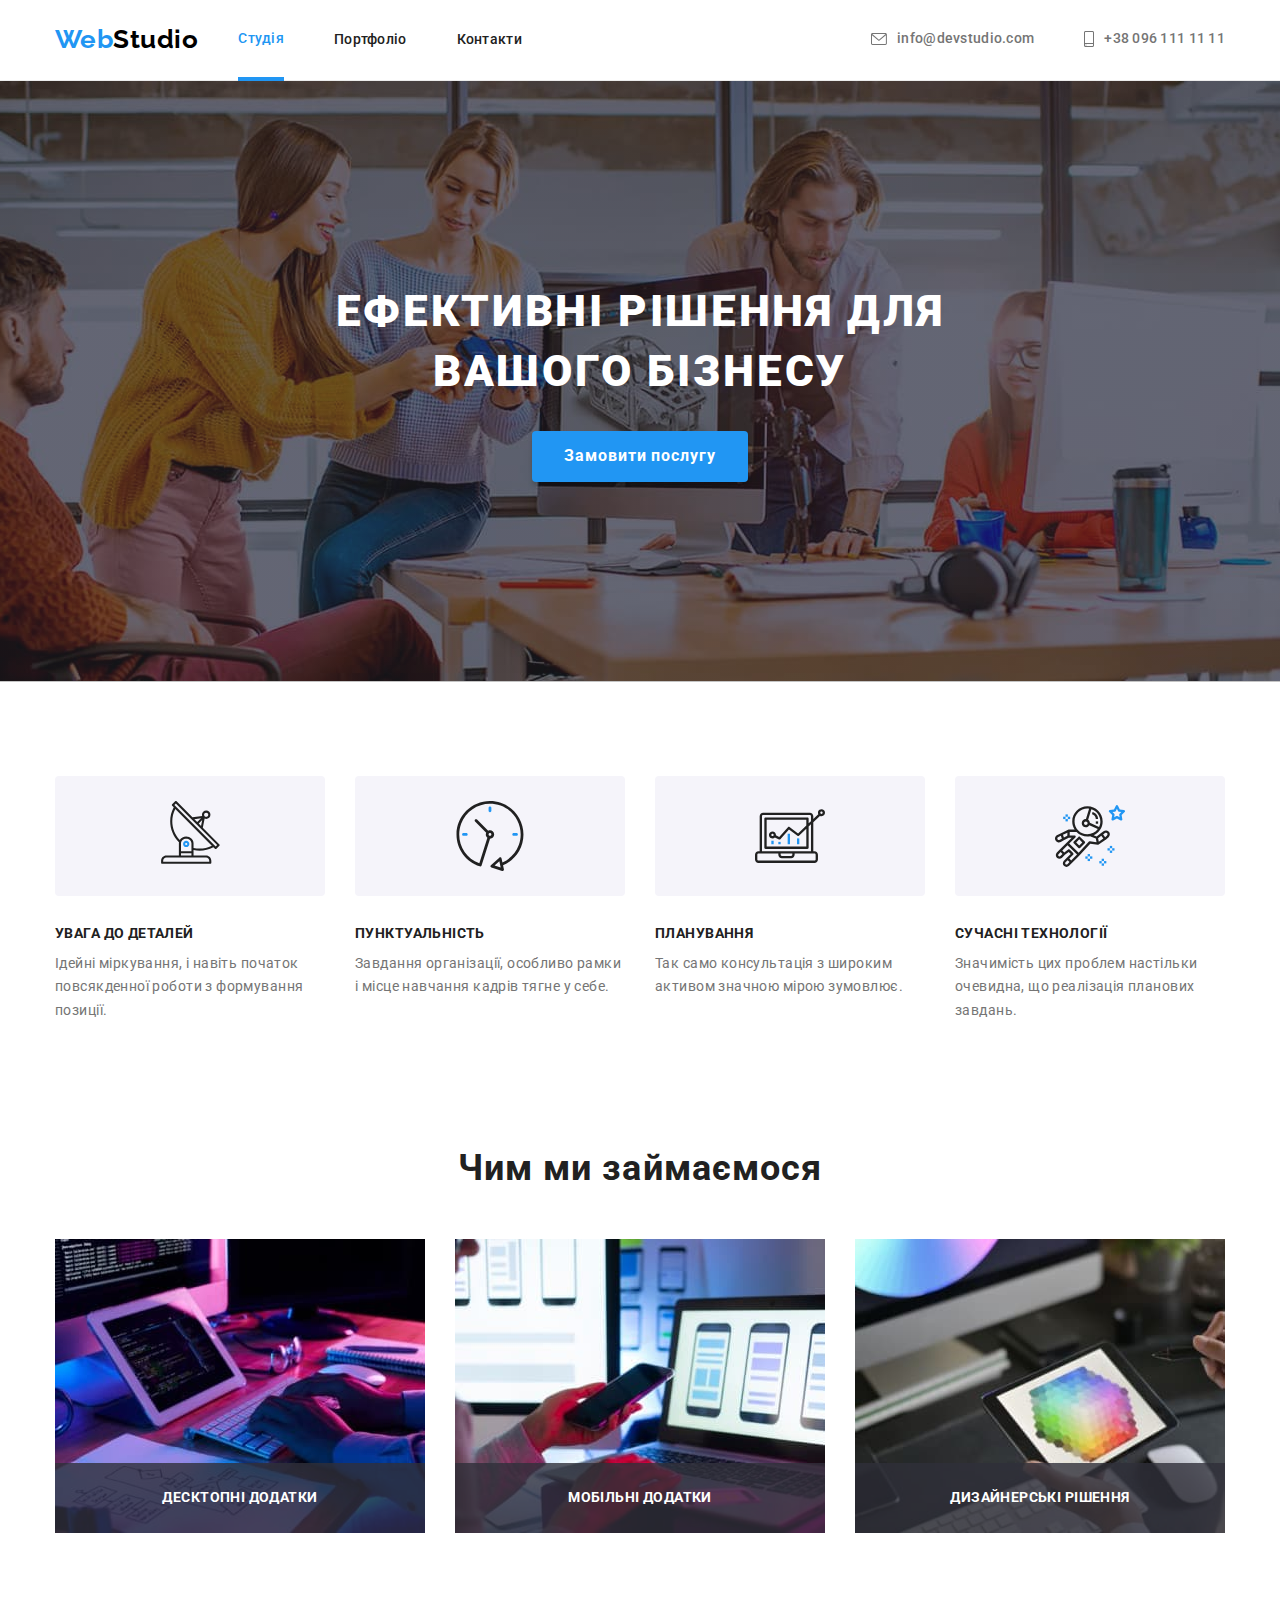
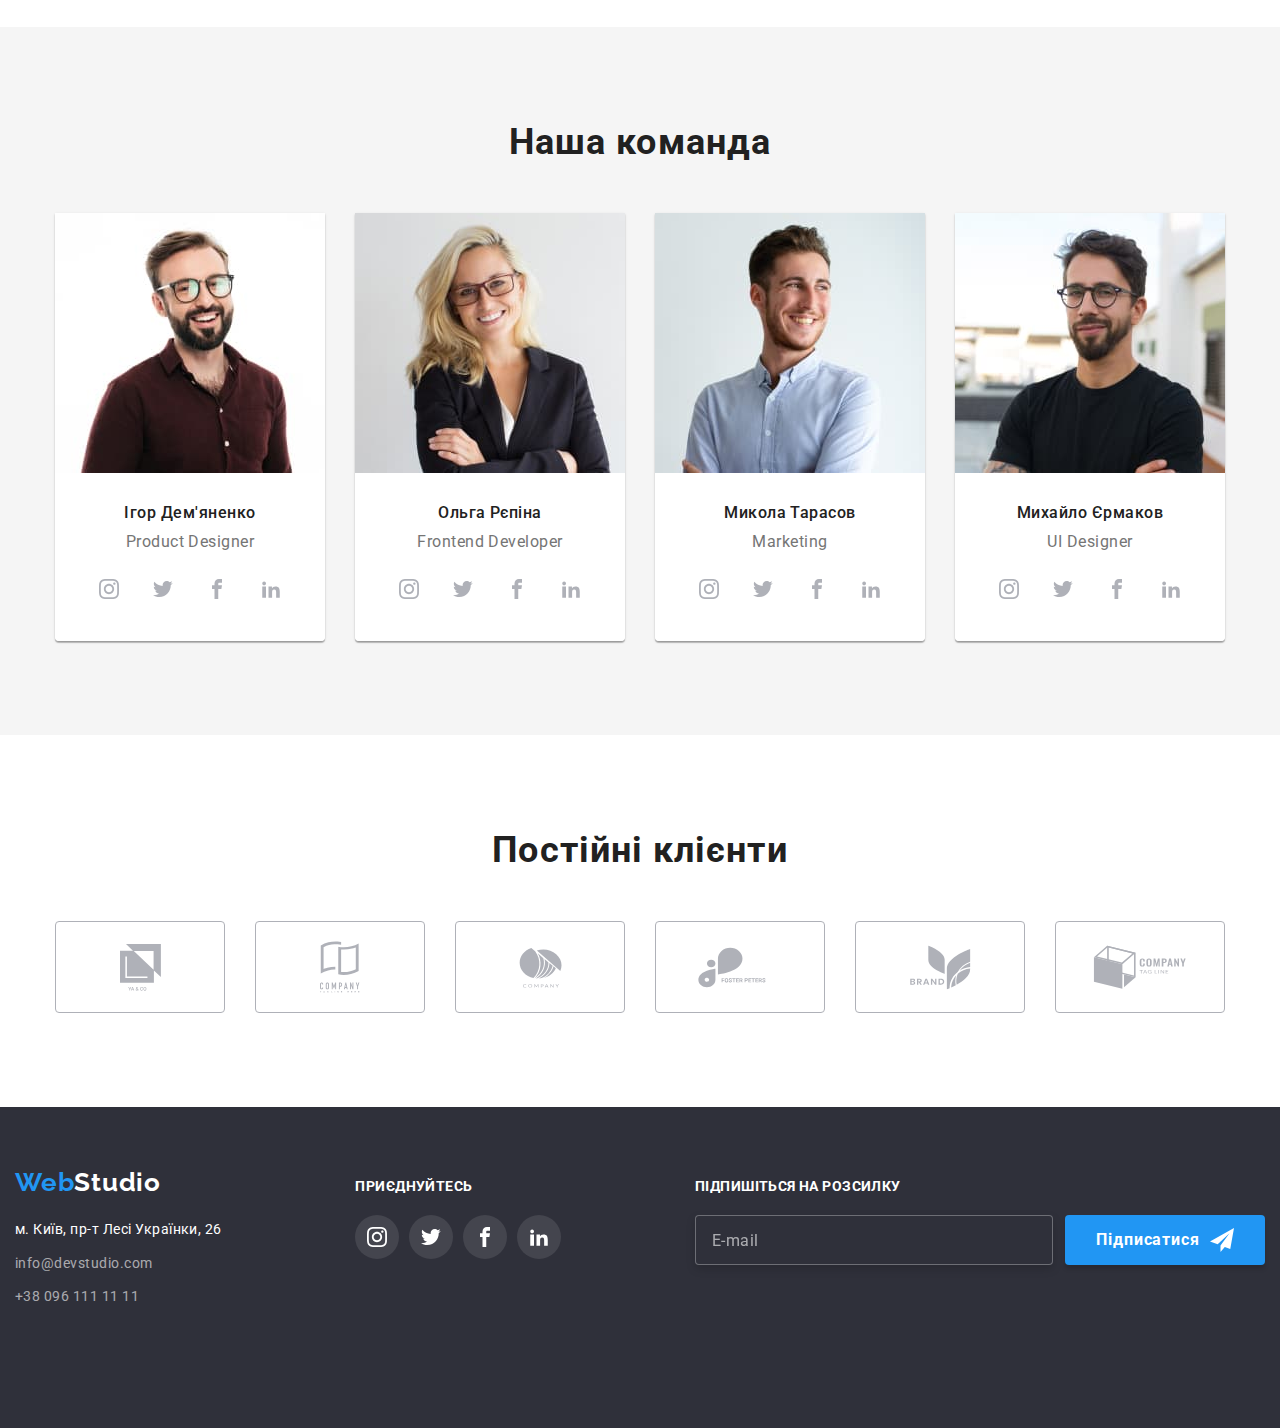
==== commit 057c198b: "change" ====
--- a/index.html
+++ b/index.html
@@ -1,5 +1,6 @@
 <!DOCTYPE html>
 <html lang="uk">
+
 <head>
     <meta charset="UTF-8">
     <meta http-equiv="X-UA-Compatible" content="IE=edge">
@@ -7,380 +8,417 @@
     <title>WebStudio</title>
     <link rel="preconnect" href="https://fonts.googleapis.com">
     <link rel="preconnect" href="https://fonts.gstatic.com" crossorigin>
-    <link href="https://fonts.googleapis.com/css2?family=Raleway:wght@700&family=Roboto:wght@400;500;700;900&display=swap" rel="stylesheet">
+    <link
+        href="https://fonts.googleapis.com/css2?family=Raleway:wght@700&family=Roboto:wght@400;500;700;900&display=swap"
+        rel="stylesheet">
     <link rel="stylesheet" href="https://cdn.jsdelivr.net/npm/modern-normalize@1.1.0/modern-normalize.min.css">
     <!-- <link rel="stylesheet" href="./сss/styles.css"> -->
     <link rel="stylesheet" href="./css/main.min.css">
 </head>
+
 <body>
     <header class="page-header">
         <div class="container page-header__container">
             <nav class="menu">
-                <a href="./index.html" class="menu__logo"><span class="slogan">Web</span><span class="slogan-logo">Studio</span></a>
-    
+                <a href="./index.html" class="menu__logo"><span class="slogan">Web</span><span
+                        class="slogan-logo">Studio</span></a>
+
                 <ul class="menu-list">
-                <li class="menu-list__item">
-                    <a href="./index.html" class="menu-item menu-item__current"><span class="current-line">Студія</span>
-                    </a>
-                </li>
-                <li class="menu-list__item"><a href="./portfolio.html" class="menu-item">Портфоліо</a></li>
-                <li class="menu-list__item"><a href="" class="menu-item">Контакти</a></li>
+                    <li class="menu-list__item">
+                        <a href="./index.html" class="menu-item menu-item__current"><span
+                                class="current-line">Студія</span>
+                        </a>
+                    </li>
+                    <li class="menu-list__item"><a href="./portfolio.html" class="menu-item">Портфоліо</a></li>
+                    <li class="menu-list__item"><a href="" class="menu-item">Контакти</a></li>
                 </ul>
             </nav>
 
             <button type="button" class="mobile-menu-btn" data-menu-open>
-        <svg class="mobile-menu-btn__icon" width="40" height="40">
-    <use href="./img/sprite.svg#icon-burger"></use>
-        </svg>
+                <svg class="mobile-menu-btn__icon" width="40" height="40">
+                    <use href="./img/sprite.svg#icon-burger"></use>
+                </svg>
             </button>
-            
+
             <ul class="nav">
-            <li class="nav__link"><a href="mailto:info@devstudio.com" class="nav__items">
-                <svg class="contact-list" width="16" height="12">
-                    <use href="./img/sprite.svg#icon-envelope-2" ></use>
-                  </svg>
-                <span class="nav-info">info@devstudio.com</span></a></li>
-            <li class="nav__link"><a href="tel:+380961111111" class="nav__items">
-                <svg class="contact-list" width="10" height="16">
-                    <use href="./img/sprite.svg#icon-smartphone"></use>
-                  </svg>
-                +38 096 111 11 11</a></li>
+                <li class="nav__link"><a href="mailto:info@devstudio.com" class="nav__items">
+                        <svg class="contact-list" width="16" height="12">
+                            <use href="./img/sprite.svg#icon-envelope-2"></use>
+                        </svg>
+                        <span class="nav-info">info@devstudio.com</span></a></li>
+                <li class="nav__link"><a href="tel:+380961111111" class="nav__items">
+                        <svg class="contact-list" width="10" height="16">
+                            <use href="./img/sprite.svg#icon-smartphone"></use>
+                        </svg>
+                        +38 096 111 11 11</a></li>
             </ul>
         </div>
 
-<div class="mobile-menu" data-menu>
-<div class="container mobile-menu__container">
-<button type="button" class="mobile-menu__close-btn" data-menu-close>
-<svg class="mobile-menu__close-icon" width="40" height="40">
-    <use href="./img/sprite.svg#icon-close"></use>
-</svg>
-</button>
-
-    <ul class="menu-burger">
-    <li class="menu-burger__item">
-        <a href="./index.html" class="link menu-burger__link menu-burger__link-current">Студія</a>
-    </li>
-    <li class="menu-burger__item"><a href="./portfolio.html" class="link menu-burger__link">Портфоліо</a></li>
-    <li class="menu-burger__item"><a href="" class="link menu-burger__link">Контакти</a></li>
-    </ul>
-
-    <ul class="menu-burger__contact">
-    <a href="tel:+380961111111" class="link menu-burger__tel">+38 096 111 11 11</a>
-    <a href="mailto:info@devstudio.com" class="link menu-burger__mail">info@devstudio.com</a>
-</ul>
-
-<ul class="burger-social-list">
-    <li class="burger-social-list__item">
-        <a href="" class="burger-social-list__link link">Instagram</a>
-    </li>
-    <li class="burger-social-list__item">
-        <a href="" class="burger-social-list__link link">Twitter</a>
-    </li>
-    <li class="burger-social-list__item">
-        <a href="" class="burger-social-list__link link">Facebook</a>
-    </li>
-    <li class="burger-social-list__item">
-        <a href="" class="burger-social-list__link link">LinkedIn</a>
-    </li>
-</ul>
-
-</div>
-</div>
+        <div class="mobile-menu" data-menu>
+            <div class="container mobile-menu__container">
+                <button type="button" class="mobile-menu__close-btn" data-menu-close>
+                    <svg class="mobile-menu__close-icon" width="40" height="40">
+                        <use href="./img/sprite.svg#icon-close"></use>
+                    </svg>
+                </button>
+
+                <ul class="menu-burger">
+                    <li class="menu-burger__item">
+                        <a href="./index.html" class="link menu-burger__link menu-burger__link-current">Студія</a>
+                    </li>
+                    <li class="menu-burger__item"><a href="./portfolio.html"
+                            class="link menu-burger__link">Портфоліо</a></li>
+                    <li class="menu-burger__item"><a href="" class="link menu-burger__link">Контакти</a></li>
+                </ul>
+
+                <ul class="menu-burger__contact">
+                    <a href="tel:+380961111111" class="link menu-burger__tel">+38 096 111 11 11</a>
+                    <a href="mailto:info@devstudio.com" class="link menu-burger__mail">info@devstudio.com</a>
+                </ul>
+
+                <ul class="burger-social-list">
+                    <li class="burger-social-list__item">
+                        <a href="" class="burger-social-list__link link">Instagram&nbsp;&nbsp;&nbsp;&nbsp;<span
+                                class="burger-social-list__line">|</span></a>
+                    </li>
+                    <li class="burger-social-list__item">
+                        <a href="" class="burger-social-list__link link">Twitter&nbsp;&nbsp;&nbsp;&nbsp;<span
+                                class="burger-social-list__line">|</span></a>
+                    </li>
+                    <li class="burger-social-list__item">
+                        <a href="" class="burger-social-list__link link">Facebook&nbsp;&nbsp;&nbsp;&nbsp;<span
+                                class="burger-social-list__line">|</span></a>
+                    </li>
+                    <li class="burger-social-list__item">
+                        <a href="" class="burger-social-list__link link">LinkedIn</a>
+                    </li>
+                </ul>
+
+            </div>
+        </div>
 
     </header>
 
     <main>
-    <section class="hero">
-        <div class="container">
-        <h1 class="hero__title">Ефективні рішення для <br> вашого бізнесу</h1>
-        <button class="hero__button" type="button" data-modal-open>Замовити послугу</button>
-    </div>
-    </section>
-
-    <section class="benefits">
-        <div class="container">
-        <h2 class="visually-hidden">Переваги нашої студії</h2>
-        
-        <ul class="list">
-            <li class="list__item">
-                <div class="list__item-box">
-                <svg class="list-box-svg">
-                    <use href="./img/sprite.svg#icon-antenna1"></use>
-                </svg>
-            </div>
-            <h3 class="list__item-title">УВАГА ДО ДЕТАЛЕЙ</h3>
-            <p class="list__item-text">Ідейні міркування, і навіть початок повсякденної роботи з формування позиції.</p>
-            </li>
-        
-
-            <li class="list__item">
-                <div class="list__item-box">
-                    <svg class="list-box-svg">
-                        <use href="./img/sprite.svg#icon-clock1"></use>
-                    </svg>
-                </div>
-            <h3 class="list__item-title">ПУНКТУАЛЬНІСТЬ</h3>
-            <p class="list__item-text">Завдання організації, особливо рамки і місце навчання кадрів тягне у себе.</p>
-         </li>
-
-            <li class="list__item">
-                <div class="list__item-box">
-                    <svg class="list-box-svg">
-                        <use href="./img/sprite.svg#icon-diagram1"></use>
-                    </svg>
-                </div>
-            <h3 class="list__item-title">ПЛАНУВАННЯ</h3>
-            <p class="list__item-text">Так само консультація з широким активом значною мірою зумовлює.</p>
-            </li>
-
-            <li class="list__item">
-                <div class="list__item-box">
-                    <svg class="list-box-svg">
-                        <use href="./img/sprite.svg#icon-astronaut1"></use>
-                    </svg>
-                </div>
-            <h3 class="list__item-title">СУЧАСНІ ТЕХНОЛОГІЇ</h3>
-            <p class="list__item-text">Значимість цих проблем настільки очевидна, що реалізація планових завдань.</p>
-            </li>
-         </ul>
-        </div> 
-    </section>
-
-    <section class="work section">
-        <div class="container">
-        <h2 class="title-about">Чим ми займаємося</h2>
-        <ul class="work-list">
-            <li class="work-list-item"><img src="./img/box1(1).jpg" alt="look1" width="370" class="work-list-image">
-            <div class="work-overlay">
-                <p class="overlay-text">Десктопні додатки</p>
-            </div>
-            </li>
-            <li class="work-list-item"><img src="./img/box2(1).jpg" alt="look2" width="370">
-                <div class="work-overlay">
-                    <p class="overlay-text">Мобільні додатки</p>
-                </div>
-            </li>
-            <li class="work-list-item"><img src="./img/box3(1).jpg" alt="look3" width="370">
-                <div class="work-overlay">
-                    <p class="overlay-text">Дизайнерські рішення</p>
-                </div>
-            </li>
-        </ul>
-    </div>
-    </section>
-
-    <section class="team section">
-<div class="container">
-     <h2 class="title-team">Наша команда</h2>
-      
-<ul class="team-list">
-
-    <li class="speaker">
-        <picture>
-            <source srcset="../img/our-team-opt/desktop/desk-1m.jpg 1x, ../img/our-team-opt/desktop/desk-1m@2x.jpg 2x" media="(min-width: 1200px)">
-            <source srcset="../img/our-team-opt/tablet/tabl-1m.jpg 1x, ../img/our-team-opt/tablet/tabl-1m@2x.jpg 2x" media="(min-width: 768px)">
-            <source srcset="../img/our-team-opt/mobile/mob-1m.jpg 1x, ../img/our-team-opt/mobile/mob-1m@2x.jpg 2x" media="(min-width: 480px)">
-            <img src="./img/photo1.jpg" alt="speaker1" width="270">
-        </picture>
-
-<div class="speaker-border">
-<h3 class="text-name">Ігор Дем'яненко</h3>
-<p class="text">Product Designer</p>
-<ul class="social-list">
-    <li>
-        <a href="" class="social-list-link">
-        <svg class="social-list-icon" width="20" hight="20">
-            <use href="./img/sprite.svg#icon-instagram"></use>
-        </svg>
-    </a>
-    </li>
-    <li>
-        <a href="" class="social-list-link">
-        <svg class="social-list-icon" width="20" hight="20">
-            <use href="./img/sprite.svg#icon-Vector"></use>
-        </svg>
-    </a>
-    </li>
-    <li>
-        <a href="" class="social-list-link">
-        <svg class="social-list-icon" width="20" hight="20">
-            <use href="./img/sprite.svg#icon-facebook"></use>
-        </svg>
-    </a>
-    </li>
-    <li>
-        <a href="" class="social-list-link">
-        <svg class="social-list-icon" width="20" hight="20">
-            <use href="./img/sprite.svg#icon-linkedin2"></use>
-        </svg>
-    </a>
-    </li>
-</ul>
-</div>
-    </li>
-
-    <li class="speaker">
-        <picture>
-            <source srcset="../img/our-team-opt/desktop/desk-2m.jpg 1x, ../img/our-team-opt/desktop/desk-2m@2x.jpg 2x" media="(min-width: 1200px)">
-            <source srcset="../img/our-team-opt/tablet/tabl-2m.jpg 1x, ../img/our-team-opt/tablet/tabl-2m@2x.jpg 2x" media="(min-width: 768px)">
-            <source srcset="../img/our-team-opt/mobile/mob-2m.jpg 1x, ../img/our-team-opt/mobile/mob-2m@2x.jpg 2x" media="(min-width: 480px)">
-            <img src="./img/photo2.jpg" alt="speaker2" width="270">
-        </picture>
-    
-    <div class="speaker-border">
-    <h3 class="text-name">Ольга Рєпіна</h3>
-    <p class="text">Frontend Developer</p>
-    <ul class="social-list">
-        <li>
-            <a href="" class="social-list-link">
-            <svg class="social-list-icon" width="20" hight="20">
-                <use href="./img/sprite.svg#icon-instagram"></use>
-            </svg>
-        </a>
-        </li>
-        <li>
-            <a href="" class="social-list-link">
-            <svg class="social-list-icon" width="20" hight="20">
-                <use href="./img/sprite.svg#icon-Vector"></use>
-            </svg>
-        </a>
-        </li>
-        <li>
-            <a href="" class="social-list-link">
-            <svg class="social-list-icon" width="20" hight="20">
-                <use href="./img/sprite.svg#icon-facebook"></use>
-            </svg>
-        </a>
-        </li>
-        <li>
-            <a href="" class="social-list-link">
-            <svg class="social-list-icon" width="20" hight="20">
-                <use href="./img/sprite.svg#icon-linkedin2"></use>
-            </svg>
-        </a>
-        </li>
-    </ul>
-</div>
-    </li>
-
-        <li class="speaker">
-            <picture>
-                <source srcset="../img/our-team-opt/desktop/desk-3m.jpg 1x, ../img/our-team-opt/desktop/desk-3m@2x.jpg 2x" media="(min-width: 1200px)">
-                <source srcset="../img/our-team-opt/tablet/tabl-3m.jpg 1x, ../img/our-team-opt/tablet/tabl-3m@2x.jpg 2x" media="(min-width: 768px)">
-                <source srcset="../img/our-team-opt/mobile/mob-3m.jpg 1x, ../img/our-team-opt/mobile/mob-3m@2x.jpg 2x" media="(min-width: 480px)">
-                <img src="./img/photo3.jpg" alt="speaker3" width="270">
-            </picture>
-        
-        <div class="speaker-border">
-        <h3 class="text-name">Микола Тарасов</h3>
-        <p class="text">Marketing</p>
-        <ul class="social-list">
-            <li>
-                <a href="" class="social-list-link">
-                <svg class="social-list-icon" width="20" hight="20">
-                    <use href="./img/sprite.svg#icon-instagram"></use>
-                </svg>
-            </a>
-            </li>
-            <li>
-                <a href="" class="social-list-link">
-                <svg class="social-list-icon" width="20" hight="20">
-                    <use href="./img/sprite.svg#icon-Vector"></use>
-                </svg>
-            </a>
-            </li>
-            <li>
-                <a href="" class="social-list-link">
-                <svg class="social-list-icon" width="20" hight="20">
-                    <use href="./img/sprite.svg#icon-facebook"></use>
-                </svg>
-            </a>
-            </li>
-            <li>
-                <a href="" class="social-list-link">
-                <svg class="social-list-icon" width="20" hight="20">
-                    <use href="./img/sprite.svg#icon-linkedin2"></use>
-                </svg>
-            </a>
-            </li>
-        </ul>
-    </div>
-        </li>
-
-            <li class="speaker">
-                <picture>
-                    <source srcset="../img/our-team-opt/desktop/desk-4m.jpg 1x, ../../img/our-team-opt/desktop/desk-4m@2x.jpg 2x" media="(min-width: 1200px)">
-                    <source srcset="../img/our-team-opt/tablet/tabl-4m.jpg 1x, ../../img/our-team-opt/tablet/tabl-4m@2x.jpg 2x" media="(min-width: 768px)">
-                    <source srcset="../img/our-team-opt/mobile/mob-4m.jpg 1x, ../../img/our-team-opt/mobile/mob-4m@2x.jpg 2x" media="(min-width: 480px)">
-                    <img src="./img/photo4.jpg" alt="speaker4" width="270">
-                </picture>
-            
-            <div class="speaker-border">
-            <h3 class="text-name">Михайло Єрмаков</h3>
-            <p class="text">UI Designer</p>
-            <ul class="social-list">
-                <li>
-                    <a href="" class="social-list-link">
-                    <svg class="social-list-icon" width="20" hight="20">
-                        <use href="./img/sprite.svg#icon-instagram"></use>
-                    </svg>
-                </a>
-                </li>
-                <li>
-                    <a href="" class="social-list-link">
-                    <svg class="social-list-icon" width="20" hight="20">
-                        <use href="./img/sprite.svg#icon-Vector"></use>
-                    </svg>
-                </a>
-                </li>
-                <li>
-                    <a href="" class="social-list-link">
-                    <svg class="social-list-icon" width="20" hight="20">
-                        <use href="./img/sprite.svg#icon-facebook"></use>
-                    </svg>
-                </a>
-                </li>
-                <li>
-                    <a href="" class="social-list-link">
-                    <svg class="social-list-icon" width="20" hight="20">
-                        <use href="./img/sprite.svg#icon-linkedin2"></use>
-                    </svg>
-                </a>
-                </li>
-            </ul>
-        </div>
-            </li>
-        </ul>
-    </div> 
-
-    </section>
-
-    <section class="section">
-        <div class="conteiner">
-        <h2 class="clients">Постійні клієнти</h2>
-        <ul class="clients-list">
-            <li class="clients-item">
-            <a href="" class="clients-list-link">
-                <svg class="clients-link-icon" width="41" height="47">
-                    <use href="./img/sprite.svg#icon-Union"></use>
-                </svg>
-            </a>
-            </li>
-
-            <li class="clients-item">
-                <a href="" class="clients-list-link">
-                    <svg class="clients-link-icon" width="40" height="52">
-                        <use href="./img/sprite.svg#icon-group"></use>
-                    </svg>
-                </a>
-                </li>
-
-                <li class="clients-item">
-                    <a href="" class="clients-list-link">
-                        <svg class="clients-link-icon" width="43" height="41">
-                            <use href="./img/sprite.svg#icon-Object"></use>
-                        </svg>
-                    </a>
+        <section class="hero">
+            <div class="container">
+                <h1 class="hero__title">Ефективні рішення для <br> вашого бізнесу</h1>
+                <button class="hero__button" type="button" data-modal-open>Замовити послугу</button>
+            </div>
+        </section>
+
+        <section class="benefits">
+            <div class="container">
+                <h2 class="visually-hidden">Переваги нашої студії</h2>
+
+                <ul class="list">
+                    <li class="list__item">
+                        <div class="list__item-box">
+                            <svg class="list-box-svg">
+                                <use href="./img/sprite.svg#icon-antenna1"></use>
+                            </svg>
+                        </div>
+                        <h3 class="list__item-title">УВАГА ДО ДЕТАЛЕЙ</h3>
+                        <p class="list__item-text">Ідейні міркування, і навіть початок повсякденної роботи з формування
+                            позиції.</p>
+                    </li>
+
+
+                    <li class="list__item">
+                        <div class="list__item-box">
+                            <svg class="list-box-svg">
+                                <use href="./img/sprite.svg#icon-clock1"></use>
+                            </svg>
+                        </div>
+                        <h3 class="list__item-title">ПУНКТУАЛЬНІСТЬ</h3>
+                        <p class="list__item-text">Завдання організації, особливо рамки і місце навчання кадрів тягне у
+                            себе.</p>
+                    </li>
+
+                    <li class="list__item">
+                        <div class="list__item-box">
+                            <svg class="list-box-svg">
+                                <use href="./img/sprite.svg#icon-diagram1"></use>
+                            </svg>
+                        </div>
+                        <h3 class="list__item-title">ПЛАНУВАННЯ</h3>
+                        <p class="list__item-text">Так само консультація з широким активом значною мірою зумовлює.</p>
+                    </li>
+
+                    <li class="list__item">
+                        <div class="list__item-box">
+                            <svg class="list-box-svg">
+                                <use href="./img/sprite.svg#icon-astronaut1"></use>
+                            </svg>
+                        </div>
+                        <h3 class="list__item-title">СУЧАСНІ ТЕХНОЛОГІЇ</h3>
+                        <p class="list__item-text">Значимість цих проблем настільки очевидна, що реалізація планових
+                            завдань.</p>
+                    </li>
+                </ul>
+            </div>
+        </section>
+
+        <section class="work section">
+            <div class="container">
+                <h2 class="title-about">Чим ми займаємося</h2>
+                <ul class="work-list">
+                    <li class="work-list-item"><img src="./img/box1(1).jpg" alt="look1" width="370"
+                            class="work-list-image">
+                        <div class="work-overlay">
+                            <p class="overlay-text">Десктопні додатки</p>
+                        </div>
+                    </li>
+                    <li class="work-list-item"><img src="./img/box2(1).jpg" alt="look2" width="370">
+                        <div class="work-overlay">
+                            <p class="overlay-text">Мобільні додатки</p>
+                        </div>
+                    </li>
+                    <li class="work-list-item"><img src="./img/box3(1).jpg" alt="look3" width="370">
+                        <div class="work-overlay">
+                            <p class="overlay-text">Дизайнерські рішення</p>
+                        </div>
+                    </li>
+                </ul>
+            </div>
+        </section>
+
+        <section class="team section">
+            <div class="container">
+                <h2 class="title-team">Наша команда</h2>
+
+                <ul class="team-list">
+
+                    <li class="speaker">
+                        <picture>
+                            <source
+                                srcset="./img/our-team-opt/desktop/desk-1m.jpg 1x, ./img/our-team-opt/desktop/desk-1m@2x.jpg 2x"
+                                media="(min-width: 1200px)">
+                            <source
+                                srcset="./img/our-team-opt/tablet/tabl-1m.jpg 1x, ./img/our-team-opt/tablet/tabl-1m@2x.jpg 2x"
+                                media="(min-width: 768px)">
+                            <source
+                                srcset="./img/our-team-opt/mobile/mob-1m.jpg 1x, ./img/our-team-opt/mobile/mob-1m@2x.jpg 2x"
+                                media="(min-width: 280px)">
+                            <img src="./img/photo1.jpg" alt="speaker1" width="100%">
+                        </picture>
+
+                        <div class="speaker-border">
+                            <h3 class="text-name">Ігор Дем'яненко</h3>
+                            <p class="text">Product Designer</p>
+                            <ul class="social-list">
+                                <li>
+                                    <a href="" class="social-list-link">
+                                        <svg class="social-list-icon" width="20" hight="20">
+                                            <use href="./img/sprite.svg#icon-instagram"></use>
+                                        </svg>
+                                    </a>
+                                </li>
+                                <li>
+                                    <a href="" class="social-list-link">
+                                        <svg class="social-list-icon" width="20" hight="20">
+                                            <use href="./img/sprite.svg#icon-Vector"></use>
+                                        </svg>
+                                    </a>
+                                </li>
+                                <li>
+                                    <a href="" class="social-list-link">
+                                        <svg class="social-list-icon" width="20" hight="20">
+                                            <use href="./img/sprite.svg#icon-facebook"></use>
+                                        </svg>
+                                    </a>
+                                </li>
+                                <li>
+                                    <a href="" class="social-list-link">
+                                        <svg class="social-list-icon" width="20" hight="20">
+                                            <use href="./img/sprite.svg#icon-linkedin2"></use>
+                                        </svg>
+                                    </a>
+                                </li>
+                            </ul>
+                        </div>
+                    </li>
+
+                    <li class="speaker">
+                        <picture>
+                            <source
+                                srcset="./img/our-team-opt/desktop/desk-2m.jpg 1x, ./img/our-team-opt/desktop/desk-2m@2x.jpg 2x"
+                                media="(min-width: 1200px)">
+                            <source
+                                srcset="./img/our-team-opt/tablet/tabl-2m.jpg 1x, ./img/our-team-opt/tablet/tabl-2m@2x.jpg 2x"
+                                media="(min-width: 768px)">
+                            <source
+                                srcset="./img/our-team-opt/mobile/mob-2m.jpg 1x, ./img/our-team-opt/mobile/mob-2m@2x.jpg 2x"
+                                media="(min-width: 480px)">
+                            <img src="./img/photo2.jpg" alt="speaker2" width="100%">
+                        </picture>
+
+                        <div class="speaker-border">
+                            <h3 class="text-name">Ольга Рєпіна</h3>
+                            <p class="text">Frontend Developer</p>
+                            <ul class="social-list">
+                                <li>
+                                    <a href="" class="social-list-link">
+                                        <svg class="social-list-icon" width="20" hight="20">
+                                            <use href="./img/sprite.svg#icon-instagram"></use>
+                                        </svg>
+                                    </a>
+                                </li>
+                                <li>
+                                    <a href="" class="social-list-link">
+                                        <svg class="social-list-icon" width="20" hight="20">
+                                            <use href="./img/sprite.svg#icon-Vector"></use>
+                                        </svg>
+                                    </a>
+                                </li>
+                                <li>
+                                    <a href="" class="social-list-link">
+                                        <svg class="social-list-icon" width="20" hight="20">
+                                            <use href="./img/sprite.svg#icon-facebook"></use>
+                                        </svg>
+                                    </a>
+                                </li>
+                                <li>
+                                    <a href="" class="social-list-link">
+                                        <svg class="social-list-icon" width="20" hight="20">
+                                            <use href="./img/sprite.svg#icon-linkedin2"></use>
+                                        </svg>
+                                    </a>
+                                </li>
+                            </ul>
+                        </div>
+                    </li>
+
+                    <li class="speaker">
+                        <picture>
+                            <source
+                                srcset="./img/our-team-opt/desktop/desk-3m.jpg 1x, ./img/our-team-opt/desktop/desk-3m@2x.jpg 2x"
+                                media="(min-width: 1200px)">
+                            <source
+                                srcset="./img/our-team-opt/tablet/tabl-3m.jpg 1x, ./img/our-team-opt/tablet/tabl-3m@2x.jpg 2x"
+                                media="(min-width: 768px)">
+                            <source
+                                srcset="./img/our-team-opt/mobile/mob-3m.jpg 1x, ./img/our-team-opt/mobile/mob-3m@2x.jpg 2x"
+                                media="(min-width: 480px)">
+                            <img src="./img/photo3.jpg" alt="speaker3" width="100%">
+                        </picture>
+
+                        <div class="speaker-border">
+                            <h3 class="text-name">Микола Тарасов</h3>
+                            <p class="text">Marketing</p>
+                            <ul class="social-list">
+                                <li>
+                                    <a href="" class="social-list-link">
+                                        <svg class="social-list-icon" width="20" hight="20">
+                                            <use href="./img/sprite.svg#icon-instagram"></use>
+                                        </svg>
+                                    </a>
+                                </li>
+                                <li>
+                                    <a href="" class="social-list-link">
+                                        <svg class="social-list-icon" width="20" hight="20">
+                                            <use href="./img/sprite.svg#icon-Vector"></use>
+                                        </svg>
+                                    </a>
+                                </li>
+                                <li>
+                                    <a href="" class="social-list-link">
+                                        <svg class="social-list-icon" width="20" hight="20">
+                                            <use href="./img/sprite.svg#icon-facebook"></use>
+                                        </svg>
+                                    </a>
+                                </li>
+                                <li>
+                                    <a href="" class="social-list-link">
+                                        <svg class="social-list-icon" width="20" hight="20">
+                                            <use href="./img/sprite.svg#icon-linkedin2"></use>
+                                        </svg>
+                                    </a>
+                                </li>
+                            </ul>
+                        </div>
+                    </li>
+
+                    <li class="speaker">
+                        <picture>
+                            <source
+                                srcset="./img/our-team-opt/desktop/desk-4m.jpg 1x, ./img/our-team-opt/desktop/desk-4m@2x.jpg 2x"
+                                media="(min-width: 1200px)">
+                            <source
+                                srcset="./img/our-team-opt/tablet/tabl-4m.jpg 1x, ./img/our-team-opt/tablet/tabl-4m@2x.jpg 2x"
+                                media="(min-width: 768px)">
+                            <source
+                                srcset="./img/our-team-opt/mobile/mob-4m.jpg 1x, ./img/our-team-opt/mobile/mob-4m@2x.jpg 2x"
+                                media="(min-width: 480px)">
+                            <img src="./img/photo4.jpg" alt="speaker4" width="100%">
+                        </picture>
+
+                        <div class="speaker-border">
+                            <h3 class="text-name">Михайло Єрмаков</h3>
+                            <p class="text">UI Designer</p>
+                            <ul class="social-list">
+                                <li>
+                                    <a href="" class="social-list-link">
+                                        <svg class="social-list-icon" width="20" hight="20">
+                                            <use href="./img/sprite.svg#icon-instagram"></use>
+                                        </svg>
+                                    </a>
+                                </li>
+                                <li>
+                                    <a href="" class="social-list-link">
+                                        <svg class="social-list-icon" width="20" hight="20">
+                                            <use href="./img/sprite.svg#icon-Vector"></use>
+                                        </svg>
+                                    </a>
+                                </li>
+                                <li>
+                                    <a href="" class="social-list-link">
+                                        <svg class="social-list-icon" width="20" hight="20">
+                                            <use href="./img/sprite.svg#icon-facebook"></use>
+                                        </svg>
+                                    </a>
+                                </li>
+                                <li>
+                                    <a href="" class="social-list-link">
+                                        <svg class="social-list-icon" width="20" hight="20">
+                                            <use href="./img/sprite.svg#icon-linkedin2"></use>
+                                        </svg>
+                                    </a>
+                                </li>
+                            </ul>
+                        </div>
+                    </li>
+                </ul>
+            </div>
+
+        </section>
+
+        <section class="section">
+            <div class="conteiner">
+                <h2 class="clients">Постійні клієнти</h2>
+                <ul class="clients-list">
+                    <li class="clients-item">
+                        <a href="" class="clients-list-link">
+                            <svg class="clients-link-icon" width="41" height="47">
+                                <use href="./img/sprite.svg#icon-Union"></use>
+                            </svg>
+                        </a>
+                    </li>
+
+                    <li class="clients-item">
+                        <a href="" class="clients-list-link">
+                            <svg class="clients-link-icon" width="40" height="52">
+                                <use href="./img/sprite.svg#icon-group"></use>
+                            </svg>
+                        </a>
+                    </li>
+
+                    <li class="clients-item">
+                        <a href="" class="clients-list-link">
+                            <svg class="clients-link-icon" width="43" height="41">
+                                <use href="./img/sprite.svg#icon-Object"></use>
+                            </svg>
+                        </a>
                     </li>
 
                     <li class="clients-item">
@@ -389,185 +427,187 @@
                                 <use href="./img/sprite.svg#icon-group-2"></use>
                             </svg>
                         </a>
-                        </li>
-
-                     <li class="clients-item">
+                    </li>
+
+                    <li class="clients-item">
                         <a href="" class="clients-list-link">
-                             <svg class="clients-link-icon" width="63" height="45">
-                                 <use href="./img/sprite.svg#icon-group-3"></use>
-                                </svg>
-                        </a>
-                        </li>
-
-                        <li class="clients-item">
-                            <a href="" class="clients-list-link">
-                                 <svg class="clients-link-icon" width="94" height="44">
-                                     <use href="./img/sprite.svg#icon-group-4"></use>
-                                    </svg>
-                            </a>
-                            </li>              
-
-        </ul>
-    </div>
-    </section>
-
-</main>
+                            <svg class="clients-link-icon" width="63" height="45">
+                                <use href="./img/sprite.svg#icon-group-3"></use>
+                            </svg>
+                        </a>
+                    </li>
+
+                    <li class="clients-item">
+                        <a href="" class="clients-list-link">
+                            <svg class="clients-link-icon" width="94" height="44">
+                                <use href="./img/sprite.svg#icon-group-4"></use>
+                            </svg>
+                        </a>
+                    </li>
+
+                </ul>
+            </div>
+        </section>
+
+    </main>
 
     <footer class="section-footer">
 
         <div class="container page-footer">
-        <div class="logo-container">
-        <!-- <div class="logo-footer"> -->
-            <a href="./index.html" class="logo-footer link"><span class="slogan">Web</span><span class="slogan-text">Studio</span></a>
-        <!-- </div> -->
-            <address class="address">
-                <a href="https://goo.gl/maps/XoqfhAZ9AHPVLFfU8" class="address-text" target="_blank"  rel="noopener noreferrer" >м. Київ, пр-т Лесі Українки, 26</a> 
-            <ul class="address-list">
-            <li><a href="mailto:info@devstudio.com" class="address-mail">info@devstudio.com</a></li>
-            <li><a href="tel:+380961111111" class="address-mail">+38 096 111 11 11</a></li>
-        </ul>
-        
-        </address>
-    </div>
-
-
-    <!-- <div class="footer-item"> -->
-        <!-- <div class="footer-community">   -->
+            <div class="logo-container">
+                
+                <a href="./index.html" class="logo-footer link"><span class="slogan">Web</span><span
+                        class="slogan-text">Studio</span></a>
+                
+                <address class="address">
+                    <a href="https://goo.gl/maps/XoqfhAZ9AHPVLFfU8" class="address-text" target="_blank"
+                        rel="noopener noreferrer">м. Київ, пр-т Лесі Українки, 26</a>
+                    <ul class="address-list">
+                        <li><a href="mailto:info@devstudio.com" class="address-mail">info@devstudio.com</a></li>
+                        <li><a href="tel:+380961111111" class="address-mail">+38 096 111 11 11</a></li>
+                    </ul>
+
+                </address>
+            </div>
+
+
+           
             <div class="community-item">
-            <h3 class="community-title">
-                <!-- <span class="community-logo">приєднуйтесь</span> -->
-                приєднуйтесь
-            </h3>
-            <ul class="footer-list">
-                <li>
-                    <a href="" class="social-list-item">
-                    <svg class="link-change-color" width="20" height="20">
-                        <use href="./img/sprite.svg#icon-instagram"></use>
-                    </svg>
-                </a>
-                </li>
-                <li>
-                    <a href="" class="social-list-item">
-                    <svg class="link-change-color" width="20" height="20">
-                        <use href="./img/sprite.svg#icon-Vector"></use>
-                    </svg>
-                </a>
-                </li>
-                <li>
-                    <a href="" class="social-list-item">
-                    <svg class="link-change-color" width="20" height="20">
-                        <use href="./img/sprite.svg#icon-facebook"></use>
-                    </svg>
-                </a>
-                </li>
-                <li>
-                    <a href="" class="social-list-item">
-                    <svg class="link-change-color" width="20" height="20">
-                        <use href="./img/sprite.svg#icon-linkedin2"></use>
-                    </svg>
-                </a>
-                </li>
-            </ul>
+                <h3 class="community-title">
+                    
+                    приєднуйтесь
+                </h3>
+                <ul class="footer-list">
+                    <li>
+                        <a href="" class="social-list-item">
+                            <svg class="link-change-color" width="20" height="20">
+                                <use href="./img/sprite.svg#icon-instagram"></use>
+                            </svg>
+                        </a>
+                    </li>
+                    <li>
+                        <a href="" class="social-list-item">
+                            <svg class="link-change-color" width="20" height="20">
+                                <use href="./img/sprite.svg#icon-Vector"></use>
+                            </svg>
+                        </a>
+                    </li>
+                    <li>
+                        <a href="" class="social-list-item">
+                            <svg class="link-change-color" width="20" height="20">
+                                <use href="./img/sprite.svg#icon-facebook"></use>
+                            </svg>
+                        </a>
+                    </li>
+                    <li>
+                        <a href="" class="social-list-item">
+                            <svg class="link-change-color" width="20" height="20">
+                                <use href="./img/sprite.svg#icon-linkedin2"></use>
+                            </svg>
+                        </a>
+                    </li>
+                </ul>
+            </div>
+
+
+            <div class="footer-subscribe">
+                <h3 class="community-title">
+                    Підпишіться на розсилку
+                    
+                </h3>
+                <div class="subscribe-area">
+                    <label class="modal-form-subscribe">
+                     
+                        <input name="user_email" type="text" class="modal-form-input-subscribe" required
+                            placeholder="E-mail">
+                    </label>
+                
+                    <button class="modal-form-subscribe-btn">
+                        <span class="button-text">Підписатися</span>
+                        <svg class="subscribe-image-btn" width="24" height="24">
+                            <use href="./img/sprite.svg#icon-icon-send" class="modal-form-subscribe-icon"></use>
+                        </svg>
+                    </button>
+
+                </div>
+            </div>
         </div>
 
-
-<div class="footer-subscribe">
-    <h3 class="community-title">
-        Підпишіться на розсилку
-        <!-- <span class="subscribe-title">Підпишіться на розсилку</span>   -->
-    </h3>
-    <div class="subscribe-area">
-    <label class="modal-form-subscribe">
-        <!-- <span class="modal-form-subscribe-desc">Пошта</span> -->
-        <!-- <span class="modal-form-input-wrapper"> -->
-        <input name="user_email" type="text" class="modal-form-input-subscribe" required placeholder="E-mail">
-    </label>
-        <!-- </span> -->
-        <button class="modal-form-subscribe-btn">    
-     <span class="button-text">Підписатися</span> 
-<svg class="subscribe-image-btn" width="24" height="24">
-    <use href="./img/sprite.svg#icon-icon-send" class="modal-form-subscribe-icon"></use>
-</svg>
-        </button>
-    
-</div>
-</div>
-</div>
+        </div>
+        </div>
+    </footer>
+
+    <div class="backdrop is-hidden" data-modal>
+        <div class="modal">
+            <button type="button" class="modal-close-button" data-modal-close>
+                <svg class="modal-close-button-icon" width="18" height="18">
+                    <use href="./img/sprite.svg#icon-close"></use>
+                </svg>
+            </button>
+
+            <p class="modal-caption">Залиште свої дані, ми вам передзвонимо</p>
+            <form class="modal-form">
+                <label class="modal-form-field">
+                    <span class="modal-form-field-desc">Імʼя</span>
+                    <span class="modal-form-input-wrapper">
+                        <input name="user_name" type="text" class="modal-form-input" required
+                            pattern="[a-zA-Zа-яА-ЯіІїЇ]+">
+                        <svg class="modal-image" width="13" height="13">
+                            <use href="./img/sprite.svg#icon-Vector-3"></use>
+                        </svg>
+                    </span>
+                </label>
+
+                <label class="modal-form-field">
+                    <span class="modal-form-field-desc">Телефон</span>
+                    <span class="modal-form-input-wrapper">
+                        <input name="user_phone" type="tel" class="modal-form-input" required
+                            pattern="[0-9]{3}-[0-9]{3}-[0-9]{2}-[0-9]{2}">
+                        <svg class="modal-image" width="13" height="13">
+                            <use href="./img/sprite.svg#icon-Vector-4"></use>
+                        </svg>
+                    </span>
+                </label>
+
+                <label class="modal-form-field">
+                    <span class="modal-form-field-desc">Пошта</span>
+                    <span class="modal-form-input-wrapper">
+                        <input name="user_email" type="text" class="modal-form-input" required>
+                        <svg class="modal-image" width="15" height="12">
+                            <use href="./img/sprite.svg#icon-Vector-5"></use>
+                        </svg>
+                    </span>
+                </label>
+
+                <label class="modal-form-field">
+                    <span class="modal-form-field-desc">Коментар</span>
+                    <textarea name="user_messagee" class="modal-form-message" placeholder="Введіть текст"></textarea>
+                </label>
+
+
+                <label class="modal-form-check-wrapper">
+                    <span class="form-text-wrapper">
+                        <input name="user_policy" type="checkbox" class="modal-form-check visually-hidden">
+
+                        <svg class="modal-form-own-check" width="16" height="15">
+                            <use class="modal-form-own-check-icon" href="./img/sprite.svg#icon-checkmark"></use>
+                        </svg>
+
+                        <span class="modal-form-check-text">Погоджуюся з розсилкою та приймаю&nbsp;</span> <a href=""
+                            class="link modal-form-check-link"><span class=""></span> Умови договору</a>
+                    </span>
+
+                </label>
+
+                <button type="submit" class="modal-form-btn">Відправити</button>
+
+            </form>
 
         </div>
     </div>
-    </footer>
-
-<div class="backdrop is-hidden" data-modal>
-<div class="modal">
-    <button type="button" class="modal-close-button" data-modal-close>
-        <svg class="modal-close-button-icon" width="18" height="18">
-            <use href="./img/sprite.svg#icon-close"></use>
-        </svg>
-    </button>
-
-<p class="modal-caption">Залиште свої дані, ми вам передзвонимо</p>
-<form class="modal-form">
-   <label class="modal-form-field">
-    <span class="modal-form-field-desc">Імʼя</span>
-    <span class="modal-form-input-wrapper">
-    <input name="user_name" type="text" class="modal-form-input" required pattern="[a-zA-Zа-яА-ЯіІїЇ]+">
-   <svg class="modal-image" width="13" height="13">
-    <use href="./img/sprite.svg#icon-Vector-3"></use>
-   </svg>
-</span>
-</label> 
-
-   <label class="modal-form-field">
-    <span class="modal-form-field-desc">Телефон</span>
-    <span class="modal-form-input-wrapper">
-    <input name="user_phone" type="tel" class="modal-form-input" required pattern="[0-9]{3}-[0-9]{3}-[0-9]{2}-[0-9]{2}">
-    <svg class="modal-image" width="13" height="13">
-        <use href="./img/sprite.svg#icon-Vector-4"></use>
-       </svg>
-    </span>
-</label>
-
-   <label class="modal-form-field">
-    <span class="modal-form-field-desc">Пошта</span>
-    <span class="modal-form-input-wrapper">
-    <input name="user_email" type="text" class="modal-form-input" required>
-    <svg class="modal-image" width="15" height="12">
-        <use href="./img/sprite.svg#icon-Vector-5"></use>
-       </svg>
-    </span>
-</label>
-
-   <label class="modal-form-field">
-    <span class="modal-form-field-desc">Коментар</span>
-    <textarea name="user_messagee" class="modal-form-message" placeholder="Введіть текст"></textarea>
-</label>
-   
-    
-   <label class="modal-form-check-wrapper">
-    <span class="form-text-wrapper">
-    <input name="user_policy" type="checkbox" class="modal-form-check visually-hidden">
-    
-    <svg class="modal-form-own-check" width="16" height="15">
-        <use
-          class="modal-form-own-check-icon"
-          href="./img/sprite.svg#icon-checkmark"
-        ></use>
-      </svg> 
-    
-       <span class="modal-form-check-text">Погоджуюся з розсилкою та приймаю&nbsp;</span>  <a href="" class="link modal-form-check-link"><span class=""></span> Умови договору</a>
-    </span>
-       
-   </label>
-
-   <button type="submit" class="modal-form-btn">Відправити</button>
-
-</form>
-
-</div>
-</div>
-<script src="./js/mobile-menu.js"></script>
-<script src="./js/modal.js"></script>
+    <script src="./js/mobile-menu.js"></script>
+    <script src="./js/modal.js"></script>
 
 </body>
+
 </html>--- a/css/main.min.css
+++ b/css/main.min.css
@@ -1 +1 @@
-:root{--primary-text-color: #212121;--second-text-color: #757575;--accent-color: #2196F3;--background-color: #2F303A;--white-color: #FFFFFF;--background-page-color: #F5F5F5;--addres-mail-color: rgba(255, 255, 255, 0.6);--slogan-logo-color: #000000;--backgroung-color-button: #F5F4FA;--primaru-link-color: #AFB1B8}h1,h2,h3,h4,h5,h6,p{margin-top:0;margin-bottom:0}ul,ol{margin-top:0;margin-bottom:0;padding-left:0}img{display:block}.list{list-style:none}.link{text-decoration:none}button{cursor:pointer}body{background:var(--white-color);color:var(--primary-text-color);font-family:Roboto,sans-serif;letter-spacing:.03em;font-weight:400}ul{list-style:none}.visually-hidden{position:absolute;width:1px;height:1px;margin:-1px;border:0;padding:0;white-space:nowrap;clip-path:inset(100%);clip:rect(0 0 0 0);overflow:hidden}@media screen and (min-width: 480px){.section{padding-top:30px;padding-bottom:30px}}@media screen and (min-width: 1200px){.section{padding-top:94px;padding-bottom:94px}}.container{margin-left:auto;margin-right:auto;padding-left:15px;padding-right:15px}@media screen and (min-width: 480px){.container{width:480px}}@media screen and (min-width: 768px){.container{width:768px}}@media screen and (min-width: 1200px){.container{width:1200px}}.page-header{padding-top:16px;padding-bottom:16px;border-bottom:1px solid #ececec}@media screen and (min-width: 768px){.page-header{padding-top:21px;padding-bottom:21px}}@media screen and (min-width: 1200px){.page-header{padding-top:24px;padding-bottom:25px}}.page-header__container{display:flex;justify-content:space-between}@media screen and (min-width: 768px){.page-header__container{align-items:center;justify-content:center}}.menu{display:flex;align-items:center;column-gap:40px}.menu__logo{font-family:Raleway,sans-serif;font-weight:700;font-size:26px;line-height:1.19;text-decoration:none}.slogan{color:var(--accent-color)}.slogan-logo{color:var(--slogan-logo-color)}.slogan-text{color:var(--white-color)}.menu-list{display:none}@media(min-width: 768px){.menu-list{display:flex;align-items:center;column-gap:50px}}.mobile-menu-btn{background-color:rgba(0,0,0,0);border:none;padding:0;line-height:0}@media(min-width: 768px){.mobile-menu-btn{display:none}}.menu-item{position:relative;font-weight:500;font-size:14px;line-height:1.14;letter-spacing:.02em;color:var(--primary-text-color);text-decoration:none;transition-property:color;transition-duration:250ms;transition-timing-function:cubic-bezier(0.4, 0, 0.2, 1)}.menu-item:hover,.menu-item .list-item:focus{color:var(--accent-color)}.menu-item__current{display:block;justify-content:center;align-items:center;font-weight:500;font-size:14px;line-height:1.14;letter-spacing:.02em;color:var(--accent-color);text-decoration:none;margin-top:auto;margin-bottom:auto}.menu-item__current::after{position:absolute;display:block;content:"";background-color:#2196f3;height:4px;left:0;width:100%;margin-top:30px}.nav{display:none}@media(min-width: 768px){.nav{display:flex;column-gap:50px;margin-left:auto;justify-content:center;flex-direction:column;row-gap:10px}.nav:hover,.nav:focus{fill:var(--accent-color)}}@media(min-width: 1200px){.nav{flex-direction:row;column-gap:50px;margin-left:auto;justify-content:center}}.nav__link{display:flex;align-items:center}@media(min-width: 768px){.nav__link{align-items:center}}@media(min-width: 1200px){.nav__link{justify-content:center}}.nav__items{font-weight:500;font-size:14px;line-height:1.14;letter-spacing:.02em;color:var(--second-text-color);text-decoration:none;display:flex;justify-content:center;align-items:center;transition-property:color;transition-duration:250ms;transition-timing-function:cubic-bezier(0.4, 0, 0.2, 1)}.nav__items:hover,.nav__items:focus{color:var(--accent-color)}.nav__items:hover .contact-list,.nav__items:focus .contact-list{background-color:var(--white-color);fill:var(--accent-color)}.contact-list{margin-right:10px;display:flex;justify-content:center;fill:var(--second-text-color);transition-property:fill;transition-duration:250ms;transition-timing-function:cubic-bezier(0.4, 0, 0.2, 1)}.contact-list:hover,.contact-list:focus{fill:var(--accent-color)}.nav-info{display:flex;align-items:center}.mobile-menu{position:fixed;top:0;left:0;width:100%;height:100%;background-color:var(--white-color);z-index:100;max-height:796px;box-shadow:0 0 0 100vmax rgba(0,0,0,.5);opacity:0;visibility:hidden;pointer-events:none;transition:opacity,visibility;transition-property:transform;transition-duration:250ms;transition-timing-function:cubic-bezier(0.4, 0, 0.2, 1)}.mobile-menu.is-open{opacity:1;visibility:visible;pointer-events:auto;transition-property:transform;transition-duration:250ms;transition-timing-function:cubic-bezier(0.4, 0, 0.2, 1)}.menu-burger{display:flex;flex-direction:column;row-gap:32px;margin-bottom:306px}.menu-burger__link{font-weight:500;font-size:40px;line-height:47px;letter-spacing:.02em;color:var(--primary-text-color)}.menu-burger__link-current{color:var(--accent-color)}.menu-burger__tel{font-weight:500;font-size:34px;line-height:1.18;letter-spacing:.02em;color:var(--accent-color)}.menu-burger__contact{display:flex;flex-direction:column;row-gap:32px;margin-bottom:64px}.menu-burger__mail{font-weight:500;font-size:24px;line-height:1.17;letter-spacing:.02em;color:var(--second-text-color)}.burger-social-list{display:flex;column-gap:20px}.burger-social-list__link{font-weight:500;font-size:18px;line-height:1.22;letter-spacing:.02em;color:var(--accent-color)}.mobile-menu__container{position:relative;padding-left:40px;padding-top:48px;padding-bottom:58px}.mobile-menu__close-btn{background-color:rgba(0,0,0,0);border:none;padding:0;line-height:0;position:absolute;top:10px;right:15px;transition-property:color;transition-duration:250ms;transition-timing-function:cubic-bezier(0.4, 0, 0.2, 1)}.mobile-menu__close-icon{color:var(--primary-text-color)}.mobile-menu__close-btn:hover,.mobile-menu__close-icon,.mobile-menu__close-btn:focus,.mobile-menu__close-icon{color:var(--accent-color)}@media screen and (min-width: 480px){.hero{background:#c4c4c4;padding-top:118px;padding-bottom:118px;background-image:linear-gradient(rgba(47, 48, 58, 0.4), rgba(47, 48, 58, 0.4)),url("../img/mobile/hero1x.jpg");background-size:480px 400px;background-repeat:no-repeat}}@media screen and (min-device-pixel-ratio: 2)and (min-width: 480px),(min-resolution: 192dpi)and (min-width: 480px),(min-resolution: 2dppx)and (min-width: 480px){.hero{background-image:linear-gradient(rgba(47, 48, 58, 0.4), rgba(47, 48, 58, 0.4)),url("../img/mobile/hero@2x.jpg")}}@media screen and (min-width: 768px){.hero{background-image:linear-gradient(rgba(47, 48, 58, 0.4), rgba(47, 48, 58, 0.4)),url("../img/tablet/Header-tablet.jpg");background-size:768px 400px}}@media screen and (min-device-pixel-ratio: 2)and (min-width: 768px),(min-resolution: 192dpi)and (min-width: 768px),(min-resolution: 2dppx)and (min-width: 768px){.hero{background-image:linear-gradient(rgba(47, 48, 58, 0.4), rgba(47, 48, 58, 0.4)),url("../img/tablet/Header-tabletimg@2x.jpg")}}@media screen and (min-width: 1200px){.hero{background-image:linear-gradient(rgba(47, 48, 58, 0.4), rgba(47, 48, 58, 0.4)),url("../img/Img(2).jpg");background-size:1600px auto;padding-top:200px;padding-bottom:200px}}@media screen and (min-device-pixel-ratio: 2)and (min-width: 1200px),(min-resolution: 192dpi)and (min-width: 1200px),(min-resolution: 2dppx)and (min-width: 1200px){.hero{background-image:linear-gradient(rgba(47, 48, 58, 0.4), rgba(47, 48, 58, 0.4)),url("../img/desctop/Img@2x.jpg")}}.hero__title{font-weight:900;font-size:26px;line-height:1.42;margin:0 auto;text-align:center;letter-spacing:.06em;text-transform:uppercase;color:var(--white-color);margin-bottom:30px}@media screen and (min-width: 1200px){.hero__title{font-size:44px;line-height:1.37}}.hero__button{font-weight:700;font-size:16px;line-height:1.88;letter-spacing:.06em;font-family:inherit;background:var(--accent-color);color:var(--white-color);cursor:pointer;padding:10px 32px;display:block;min-width:200px;margin:0 auto;box-shadow:0px 4px 4px rgba(0,0,0,.15);border-radius:4px;border:none;transition-property:background-color;transition-duration:250ms;transition-timing-function:cubic-bezier(0.4, 0, 0.2, 1)}.hero__button:active{background-color:#188ce8}@media screen and (min-width: 1200px){.hero__button{min-width:216px}}@media screen and (min-width: 480px){.benefits{padding-top:30px;padding-bottom:30px}}@media screen and (min-width: 768px){.benefits{padding-top:30px;padding-bottom:30px}}@media screen and (min-width: 1200px){.benefits{padding-top:94px}}@media screen and (min-width: 480px){.list{display:flex;flex-wrap:wrap;gap:30px}}@media screen and (min-width: 768px){.list{display:flex;gap:30px;flex-wrap:wrap}}@media screen and (min-width: 1200px){.list{display:flex;column-gap:30px}}@media screen and (min-width: 480px){.list__item{width:450px}}@media screen and (min-width: 768px){.list__item{width:354px}}@media screen and (min-width: 1200px){.list__item{width:270px}}.list__item-box{display:flex;justify-content:center;width:270px;height:120px;background:#f5f4fa;border-radius:4px;margin-bottom:30px}@media screen and (min-width: 480px){.list__item-box{width:100%}}@media screen and (min-width: 768px){.list__item-box{width:354px}}@media screen and (min-width: 1200px){.list__item-box{width:270px}}.list-box-svg{margin-top:25px;width:70px;height:70px}.list__item-title{font-weight:700;font-size:14px;line-height:1.14;letter-spacing:.03em;text-transform:uppercase;margin-bottom:10px}@media screen and (min-width: 480px){.list__item-title{display:flex;justify-content:center}}@media screen and (min-width: 768px){.list__item-title{display:block}}@media screen and (min-width: 1200px){.list__item-title{display:block}}.list__item-text{font-size:14px;line-height:1.7;letter-spacing:.03em;color:var(--second-text-color)}@media(max-width: 768px){.work{display:none}}.title-about{font-weight:700;font-size:36px;line-height:1.17;text-align:center;letter-spacing:.03em;margin-bottom:50px}.work-list{display:flex;column-gap:30px}.work-list-item{display:flex;position:relative;justify-content:center}.work-overlay{display:flex;position:absolute;justify-content:center;width:370px;height:70px;background-color:rgba(47,48,58,.8);bottom:0}.overlay-text{display:block;font-family:"Roboto";letter-spacing:.03em;text-transform:uppercase;font-weight:700;font-size:14px;line-height:1.13;color:var(--white-color);padding-top:27px;padding-bottom:27px;margin:0 auto}.team{background-color:var(--background-page-color)}@media screen and (min-width: 480px){.title-team{font-weight:700;text-align:center;letter-spacing:.03em;margin-bottom:50px;display:flex;justify-content:center;font-size:28px;line-height:1.18;margin-bottom:30px}}@media screen and (min-width: 768px){.title-team{font-size:28px;line-height:1.18;margin-bottom:30px}}@media screen and (min-width: 1200px){.title-team{font-size:36px;line-height:1.17;margin-bottom:50px}}@media screen and (min-width: 480px){.team-list{justify-content:center;display:flex;flex-wrap:wrap;gap:30px}}@media screen and (min-width: 768px){.team-list{display:flex;flex-wrap:wrap;gap:30px}}.speaker{box-shadow:0px 1px 3px rgba(0,0,0,.12),0px 1px 1px rgba(0,0,0,.14),0px 2px 1px rgba(0,0,0,.2);border-radius:0px 0px 4px 4px;text-align:center}.speaker-border{padding:30px;background-color:var(--white-color);border-radius:0px 0px 4px 4px}.text-name{font-weight:500;font-size:16px;line-height:1.19;letter-spacing:.03em;padding-bottom:10px}.text{font-size:16px;line-height:1.19;color:var(--second-text-color)}.social-list{display:flex;justify-content:center;align-items:center;column-gap:10px;margin-top:16px}.social-list-link{display:flex;justify-content:center;align-items:center;width:44px;height:44px;border-radius:50%;background-color:var(--white-color);transition-property:background-color,fill;transition-duration:250ms;transition-timing-function:cubic-bezier(0.4, 0, 0.2, 1)}.social-list-link:hover,.social-list-link:focus{background-color:var(--accent-color);fill:var(--white-color)}.social-list-icon{display:flex;fill:var(--primaru-link-color);height:20px;transition-property:fill;transition-duration:250ms;transition-timing-function:cubic-bezier(0.4, 0, 0.2, 1)}.social-list-link:hover .social-list-icon,.social-list-link:focus .social-list-icon{fill:var(--white-color)}.clients{font-weight:700;text-align:center;letter-spacing:.03em}@media screen and (min-width: 480px){.clients{font-size:28px;line-height:1.18;margin-bottom:30px}}@media screen and (min-width: 1200px){.clients{font-size:36px;line-height:1.17;margin-bottom:50px}}.clients-list{display:flex;justify-content:center;column-gap:30px}@media screen and (min-width: 480px){.clients-list{flex-wrap:wrap;gap:30px}}@media screen and (min-width: 1200px){.clients-list{column-gap:30px}}.clients-list-link{display:flex;justify-content:center;align-items:center;width:170px;height:92px;background-color:var(--white-color);border:1px solid #afb1b8;border-radius:4px;transition-property:fill,border;transition-duration:250ms;transition-timing-function:cubic-bezier(0.4, 0, 0.2, 1)}.clients-link-icon{display:flex;fill:var(--primaru-link-color);transition-property:fill;transition-duration:250ms;transition-timing-function:cubic-bezier(0.4, 0, 0.2, 1)}.clients-list-link:hover,.clients-list-link:focus{fill:var(--accent-color);border:1px solid var(--accent-color)}.clients-list-link:hover .clients-link-icon,.clients-list-link:focus .clients-link-icon{fill:var(--accent-color)}.section-footer{padding-top:60px;padding-bottom:60px;background:var(--background-color)}@media screen and (min-width: 480px){.page-footer{display:block;width:100%;align-items:center}}@media screen and (min-width: 768px){.page-footer{display:flex;flex-wrap:wrap;justify-content:center;column-gap:165px;align-items:baseline}}@media screen and (min-width: 1200px){.page-footer{display:flex;column-gap:inherit;justify-content:space-between;align-items:baseline}}.logo-footer{display:flex;margin-bottom:20px;font-weight:700;font-size:26px;line-height:31px;letter-spacing:.03em;font-family:"Raleway"}@media screen and (min-width: 480px){.logo-footer{display:flex;justify-content:center}}@media screen and (min-width: 1200px){.logo-footer{margin-bottom:20px;justify-content:left}}.address{font-style:normal;display:flex;flex-direction:column;row-gap:9px}@media screen and (min-width: 480px){.address{align-items:center;margin-bottom:60px}}@media screen and (min-width: 1200px){.address{font-style:normal;display:flex;flex-direction:column;row-gap:9px;align-items:flex-start}}.address-list{display:flex;flex-direction:column;row-gap:9px}.address-text{font-size:14px;line-height:1.7;color:var(--white-color);text-decoration:none}.address-mail{font-size:14px;line-height:24px;color:var(--addres-mail-color);text-decoration:none;transition-property:color;transition-duration:250ms;transition-timing-function:cubic-bezier(0.4, 0, 0.2, 1)}.address-mail:hover,.address-mail:focus{color:var(--accent-color)}.community-item{display:flex;flex-wrap:wrap;flex-direction:column;justify-content:center;align-items:center}@media screen and (min-width: 480px){.community-item{display:flex;flex-direction:column;row-gap:20px;margin-bottom:60px}}@media screen and (min-width: 768px){.community-item{row-gap:20px}}@media screen and (min-width: 480px){.footer-subscribe{display:flex;flex-direction:column;align-items:center;row-gap:20px}}@media screen and (min-width: 768px){.footer-subscribe{display:flex;flex-direction:column;align-items:center;row-gap:20px}}.community-title{display:flex;justify-content:center;font-weight:700;font-size:14px;line-height:1.14;letter-spacing:.03em;text-transform:uppercase;color:var(--white-color)}@media screen and (min-width: 1200px){.community-title{margin-right:auto}}.footer-list{display:flex;column-gap:10px}.social-list-item{display:flex;justify-content:center;align-items:center;width:44px;height:44px;border-radius:50%;background-color:rgba(255,255,255,.1);fill:var(--white-color);transition-property:background-color,fill;transition-duration:250ms;transition-timing-function:cubic-bezier(0.4, 0, 0.2, 1)}.social-list-item:hover,.social-list-item:focus{background-color:var(--accent-color);fill:var(--white-color)}.link-change-color{fill:var(--white-color);height:20px;transition-property:background-color,fill;transition-duration:250ms;transition-timing-function:cubic-bezier(0.4, 0, 0.2, 1)}.social-list-item:hover .link-change-color,.social-list-item:focus .link-change-color{fill:var(--white-color)}.subscribe-title{display:block;margin-bottom:20px;font-weight:700;font-size:14px;line-height:1.14;letter-spacing:.03em;text-transform:uppercase;color:var(--white-color)}@media screen and (min-width: 480px){.subscribe-area{display:flex;flex-wrap:wrap;row-gap:20px;justify-content:center}}@media screen and (min-width: 768px){.subscribe-area{display:flex;flex-direction:column;align-items:center}}@media screen and (min-width: 1200px){.subscribe-area{display:flex;justify-content:center;flex-direction:row}}.modal-form-input-subscribe{padding-left:16px;margin-right:12px;width:358px;height:50px;border:1px solid rgba(255,255,255,.3);filter:drop-shadow(0px 4px 4px rgba(0, 0, 0, 0.15));border-radius:4px;background-color:var(--background-color)}@media screen and (min-width: 480px){.modal-form-input-subscribe{display:block;width:450px}}@media screen and (min-width: 1200px){.modal-form-input-subscribe{display:block;width:358px}}.modal-form-input-subscribe::placeholder{font-weight:400;font-size:16px;line-height:1.25;font-family:"Roboto";letter-spacing:.03em;color:rgba(255,255,255,.6)}.modal-form-subscribe-btn{display:flex;justify-content:center;text-align:center;min-width:200px;height:50px;padding:10px 28px;background:var(--accent-color);box-shadow:0px 4px 4px rgba(0,0,0,.15);border-radius:4px;border:none}@media screen and (min-width: 768px){.modal-form-subscribe-btn{width:200px}}@media screen and (min-width: 1200px){.modal-form-subscribe-btn{width:200px}}.button-text{font-weight:700;font-size:16px;line-height:30px;letter-spacing:.06em;margin-right:10px;color:var(--white-color)}.footer-item{display:flex}.subscribe-image-btn{display:flex;margin-top:auto;margin-bottom:auto}.modal-form-subscribe-icon{display:flex;padding-top:4px}.modal{position:absolute;top:50%;left:50%;transform:translate(-50%, -50%) scale(1);width:450px;height:609px;background-color:var(--white-color);border-radius:4px;transition-property:transform;transition-duration:250ms;transition-timing-function:cubic-bezier(0.4, 0, 0.2, 1)}@media(min-width: 1200px){.modal{width:528px;height:580px}}.modal-close-button{position:absolute;top:8px;right:8px;display:flex;justify-content:center;align-items:center;background:var(--white-color);border:1px solid rgba(0,0,0,.1);border-radius:50%;width:30px;height:30px;padding:0;transition-property:fill;transition-duration:250ms;transition-timing-function:cubic-bezier(0.4, 0, 0.2, 1)}.modal-close-button:hover .modal-close-button-icon,.modal-close-button:focus .modal-close-button-icon{fill:#2196f3}.backdrop.is-hidden .modal{transform:translate(-50%, -50%) scale(0)}.modal-close-button-icon{fill:var(--slogan-logo-color);display:flex;justify-content:center;text-align:center}.modal-caption{font-style:normal;font-weight:700;font-size:20px;line-height:1.15;text-align:center;letter-spacing:.03em;padding-top:40px;margin-bottom:12px;color:var(--primary-text-color)}.modal-form{display:flex;flex-direction:column;padding-left:40px;padding-right:40px;row-gap:10px}.modal-form-input{width:100%;height:40px;padding-left:42px;border:1px solid rgba(33,33,33,.2);border-radius:4px;transition-property:border-color;transition-duration:250ms;transition-timing-function:cubic-bezier(0.4, 0, 0.2, 1)}.modal-form-input:focus{border-color:var(--accent-color);outline:none}.modal-form-field-desc{display:block;font-size:12px;line-height:1.17;letter-spacing:.01em;color:var(--second-text-color);margin-bottom:4px}.modal-form-input-wrapper{display:block;position:relative}.modal-image{display:block;position:absolute;top:50%;transform:translateY(-50%);left:12px;fill:var(--primary-text-color);transition-property:fill;transition-duration:250ms;transition-timing-function:cubic-bezier(0.4, 0, 0.2, 1)}.modal-form-input:focus+.modal-image{fill:var(--accent-color)}.modal-form-message{padding:12px 16px;resize:none;width:100%;height:120px;border:1px solid rgba(33,33,33,.2);border-radius:4px;transition-property:border-color;transition-duration:250ms;transition-timing-function:cubic-bezier(0.4, 0, 0.2, 1)}.modal-form-message:focus{outline:none;border-color:var(--accent-color)}.modal-form-message::placeholder{color:rgba(117,117,117,.5)}.modal-form-check-text{font-weight:400;font-size:12px;line-height:14px;letter-spacing:.03em;color:#757575}@media(min-width: 1200px){.modal-form-check-text{font-size:14px;line-height:24px}}.modal-form-check-link{width:auto;display:block;font-weight:400;font-size:12px;line-height:14px;letter-spacing:.03em;text-decoration-line:underline;color:#2196f3}@media(min-width: 1200px){.modal-form-check-link{font-size:14px;line-height:24px}}.modal-form-check-wrapper{display:flex;flex-wrap:wrap;justify-content:center;align-items:center}.modal-form-own-check{display:flex;justify-content:center;align-items:center;border:2px solid var(--primary-text-color);border-radius:2px;cursor:pointer;padding:2px;margin-right:10px}.form-text-wrapper{display:flex;justify-content:center;align-items:center}.modal-form-check:checked+.modal-form-own-check{background-color:var(--accent-color);border-color:var(--accent-color);fill:var(--white-color)}.modal-form-check:focus+.modal-form-own-check{outline:2px solid rgba(0,0,255,.5)}.modal-form-own-check-icon{display:none;fill:#fff;width:11px;height:8px}.modal-form-check:checked+.modal-form-own-check .modal-form-own-check-icon{display:block}.modal-form-btn{margin-top:30px;min-width:200px;height:50px;border:none;margin-left:auto;margin-right:auto;font-weight:700;font-size:16px;line-height:30px;align-self:center;letter-spacing:.06em;background-color:var(--accent-color);color:#fff;box-shadow:0px 4px 4px rgba(0,0,0,.15);border-radius:4px;transition-property:background-color;transition-duration:250ms;transition-timing-function:cubic-bezier(0.4, 0, 0.2, 1)}.modal-form-btn:hover{background-color:#188ce8}.modal-close-button-icon:active,.modal-close-button-icon:hover{fill:var(--accent-color)}.backdrop{position:fixed;top:0;left:0;width:100%;height:100%;z-index:150;background-color:rgba(0,0,0,.2);transition:opacity 250ms cubic-bezier(0.4, 0, 0.2, 1),visability 250ms cubic-bezier(0.4, 0, 0.2, 1)}.backdrop.is-hidden{opacity:0;visibility:hidden;pointer-events:none}.filter-list{display:flex;justify-content:center;column-gap:8px;margin-bottom:50px}.button{font-weight:500;font-size:16px;line-height:1.63;font-family:inherit;cursor:pointer;border-radius:4px;border-color:var(--backgroung-color-button);padding:6px 22px;border:none;transition-duration:250ms;transition-timing-function:cubic-bezier(0.4, 0, 0.2, 1)}.button-all{padding:6px 25px}.filter-button{background:var(--background-page-color);display:block;transition-property:box-shadow,border-radius,background-color,color;transition-duration:250ms;transition-timing-function:cubic-bezier(0.4, 0, 0.2, 1)}.filter-button:hover,.filter-button:focus{background-color:var(--accent-color);color:var(--white-color);box-shadow:0px 3px 1px rgba(0,0,0,.1),0px 1px 2px rgba(0,0,0,.08),0px 2px 2px rgba(0,0,0,.12);border-radius:4px}.list-works{display:flex;flex-wrap:wrap;gap:30px}.list-works-link{display:block}.thumb{position:relative;overflow:hidden}.overlay{position:absolute;width:100%;height:100%;top:0;left:0;transform:translateY(100%);transition:transform 250ms cubic-bezier(0.4, 0, 0.2, 1);background-color:var(--accent-color);font-size:18px;color:var(--white-color);padding:63px 24px;letter-spacing:.03em}.list-works-link:hover,.list-works-link:focus{box-shadow:0px 1px 1px rgba(0,0,0,.12),0px 4px 4px rgba(0,0,0,.06),1px 4px 6px rgba(0,0,0,.16)}.list-works-link:hover .overlay,.list-works-link:focus .overlay{transform:translateY(0)}.list-works-item{width:370px}.list-works-items{font-weight:700;font-size:18px;line-height:2;letter-spacing:.06em;margin-bottom:4px;color:var(--primary-text-color)}.text-wrapper{padding:20px;border:1px solid #eee;border-top:none;background-color:var(--white-color)}.list-works-text{font-size:16px;line-height:1.88;color:var(--second-text-color)}/*# sourceMappingURL=main.min.css.map */+:root{--primary-text-color: #212121;--second-text-color: #757575;--accent-color: #2196F3;--background-color: #2F303A;--white-color: #FFFFFF;--background-page-color: #F5F5F5;--addres-mail-color: rgba(255, 255, 255, 0.6);--slogan-logo-color: #000000;--backgroung-color-button: #F5F4FA;--primaru-link-color: #AFB1B8}h1,h2,h3,h4,h5,h6,p{margin-top:0;margin-bottom:0}ul,ol{margin-top:0;margin-bottom:0;padding-left:0}img{display:block}.list{list-style:none}.link{text-decoration:none}button{cursor:pointer}body{background:var(--white-color);color:var(--primary-text-color);font-family:Roboto,sans-serif;letter-spacing:.03em;font-weight:400}ul{list-style:none}.visually-hidden{position:absolute;width:1px;height:1px;margin:-1px;border:0;padding:0;white-space:nowrap;clip-path:inset(100%);clip:rect(0 0 0 0);overflow:hidden}@media screen and (min-width: 280px){.section{padding-top:30px;padding-bottom:30px}}@media screen and (min-width: 1200px){.section{padding-top:94px;padding-bottom:94px}}.container{margin-left:auto;margin-right:auto;padding-left:15px;padding-right:15px}@media screen and (min-width: 480px){.container{width:480px}}@media screen and (min-width: 768px){.container{width:768px}}@media screen and (min-width: 1200px){.container{width:1200px}}.page-header{padding-top:16px;padding-bottom:16px;border-bottom:1px solid #ececec}@media screen and (min-width: 768px){.page-header{padding-top:21px;padding-bottom:21px}}@media screen and (min-width: 1200px){.page-header{padding-top:24px;padding-bottom:25px}}.page-header__container{display:flex;justify-content:space-between}@media screen and (min-width: 768px){.page-header__container{align-items:center;justify-content:center}}.menu{display:flex;align-items:center;column-gap:40px}.menu__logo{font-family:Raleway,sans-serif;font-weight:700;font-size:26px;line-height:1.19;text-decoration:none}.slogan{color:var(--accent-color)}.slogan-logo{color:var(--slogan-logo-color)}.slogan-text{color:var(--white-color)}.menu-list{display:none}@media(min-width: 768px){.menu-list{display:flex;align-items:center;column-gap:50px}}.mobile-menu-btn{background-color:rgba(0,0,0,0);border:none;padding:0;line-height:0}@media(min-width: 768px){.mobile-menu-btn{display:none}}.menu-item{position:relative;font-weight:500;font-size:14px;line-height:1.14;letter-spacing:.02em;color:var(--primary-text-color);text-decoration:none;transition-property:color;transition-duration:250ms;transition-timing-function:cubic-bezier(0.4, 0, 0.2, 1)}.menu-item:hover,.menu-item .list-item:focus{color:var(--accent-color)}.menu-item__current{display:block;justify-content:center;align-items:center;font-weight:500;font-size:14px;line-height:1.14;letter-spacing:.02em;color:var(--accent-color);text-decoration:none;margin-top:auto;margin-bottom:auto}.menu-item__current::after{position:absolute;display:block;content:"";background-color:#2196f3;height:4px;left:0;width:100%;margin-top:30px}.nav{display:none}@media(min-width: 768px){.nav{display:flex;column-gap:50px;margin-left:auto;justify-content:center;flex-direction:column;row-gap:10px}.nav:hover,.nav:focus{fill:var(--accent-color)}}@media(min-width: 1200px){.nav{flex-direction:row;column-gap:50px;margin-left:auto;justify-content:center}}.nav__link{display:flex;align-items:center}@media(min-width: 768px){.nav__link{align-items:center}}@media(min-width: 1200px){.nav__link{justify-content:center}}.nav__items{font-weight:500;font-size:14px;line-height:1.14;letter-spacing:.02em;color:var(--second-text-color);text-decoration:none;display:flex;justify-content:center;align-items:center;transition-property:color;transition-duration:250ms;transition-timing-function:cubic-bezier(0.4, 0, 0.2, 1)}.nav__items:hover,.nav__items:focus{color:var(--accent-color)}.nav__items:hover .contact-list,.nav__items:focus .contact-list{background-color:var(--white-color);fill:var(--accent-color)}.contact-list{margin-right:10px;display:flex;justify-content:center;fill:var(--second-text-color);transition-property:fill;transition-duration:250ms;transition-timing-function:cubic-bezier(0.4, 0, 0.2, 1)}.contact-list:hover,.contact-list:focus{fill:var(--accent-color)}.nav-info{display:flex;align-items:center}.mobile-menu{position:fixed;top:0;left:0;width:100%;height:100%;background-color:var(--white-color);z-index:100;max-height:796px;box-shadow:0 0 0 100vmax rgba(0,0,0,.5);opacity:0;visibility:hidden;pointer-events:none;transition:opacity,visibility;transition-property:transform;transition-duration:250ms;transition-timing-function:cubic-bezier(0.4, 0, 0.2, 1)}.burger-social-list__line{color:rgba(33,33,33,.2)}.mobile-menu.is-open{overflow:auto;opacity:1;visibility:visible;pointer-events:auto;transition-property:transform;transition-duration:250ms;transition-timing-function:cubic-bezier(0.4, 0, 0.2, 1)}.menu-burger{display:flex;flex-direction:column;row-gap:32px;margin-bottom:306px}.menu-burger__link{font-weight:500;font-size:40px;line-height:47px;letter-spacing:.02em;color:var(--primary-text-color)}.menu-burger__link-current{color:var(--accent-color)}.menu-burger__tel{font-weight:500;font-size:34px;line-height:1.18;letter-spacing:.02em;color:var(--accent-color)}.menu-burger__contact{display:flex;flex-direction:column;row-gap:32px;margin-bottom:64px}.menu-burger__mail{font-weight:500;font-size:24px;line-height:1.17;letter-spacing:.02em;color:var(--second-text-color)}.burger-social-list{display:flex;column-gap:20px}.burger-social-list__link{font-weight:500;font-size:18px;line-height:1.22;letter-spacing:.02em;color:var(--accent-color)}.mobile-menu__container{position:relative;padding-left:40px;padding-top:48px;padding-bottom:58px}.mobile-menu__close-btn{background-color:rgba(0,0,0,0);border:none;padding:0;line-height:0;position:absolute;top:10px;right:15px;transition-property:fill;transition-duration:250ms;transition-timing-function:cubic-bezier(0.4, 0, 0.2, 1)}.mobile-menu__close-icon{fill:var(--primary-text-color)}.mobile-menu__close-btn:hover,.mobile-menu__close-btn:focus{fill:var(--accent-color)}.mobile-menu__close-btn:hover .mobile-menu__close-icon,.mobile-menu__close-btn:focus .mobile-menu__close-icon{fill:var(--accent-color)}@media screen and (min-width: 280px){.hero{background:#c4c4c4;padding-top:118px;padding-bottom:118px;background-image:linear-gradient(rgba(47, 48, 58, 0.4), rgba(47, 48, 58, 0.4)),url("../img/mobile/hero1x.jpg");background-size:480px 400px;background-repeat:no-repeat;background-position:center;margin:0 auto}}@media screen and (min-device-pixel-ratio: 2)and (min-width: 280px),(min-resolution: 192dpi)and (min-width: 280px),(min-resolution: 2dppx)and (min-width: 280px){.hero{background-image:linear-gradient(rgba(47, 48, 58, 0.4), rgba(47, 48, 58, 0.4)),url("../img/mobile/hero@2x.jpg")}}@media screen and (min-width: 768px){.hero{background-image:linear-gradient(rgba(47, 48, 58, 0.4), rgba(47, 48, 58, 0.4)),url("../img/tablet/Header-tablet.jpg");background-size:768px 400px}}@media screen and (min-device-pixel-ratio: 2)and (min-width: 768px),(min-resolution: 192dpi)and (min-width: 768px),(min-resolution: 2dppx)and (min-width: 768px){.hero{background-image:linear-gradient(rgba(47, 48, 58, 0.4), rgba(47, 48, 58, 0.4)),url("../img/tablet/Header-tabletimg@2x.jpg")}}@media screen and (min-width: 1200px){.hero{background-image:linear-gradient(rgba(47, 48, 58, 0.4), rgba(47, 48, 58, 0.4)),url("../img/Img(2).jpg");background-size:1600px 600px;padding-top:200px;padding-bottom:200px}}@media screen and (min-device-pixel-ratio: 2)and (min-width: 1200px),(min-resolution: 192dpi)and (min-width: 1200px),(min-resolution: 2dppx)and (min-width: 1200px){.hero{background-image:linear-gradient(rgba(47, 48, 58, 0.4), rgba(47, 48, 58, 0.4)),url("../img/desctop/Img@2x.jpg")}}.hero__title{font-weight:900;font-size:26px;line-height:1.42;margin:0 auto;text-align:center;letter-spacing:.06em;text-transform:uppercase;color:var(--white-color);margin-bottom:30px}@media screen and (min-width: 1200px){.hero__title{font-size:44px;line-height:1.37}}.hero__button{font-weight:700;font-size:16px;line-height:1.88;letter-spacing:.06em;font-family:inherit;background:var(--accent-color);color:var(--white-color);cursor:pointer;padding:10px 32px;display:block;min-width:200px;margin:0 auto;box-shadow:0px 4px 4px rgba(0,0,0,.15);border-radius:4px;border:none;transition-property:background-color;transition-duration:250ms;transition-timing-function:cubic-bezier(0.4, 0, 0.2, 1)}.hero__button:active{background-color:#188ce8}@media screen and (min-width: 1200px){.hero__button{min-width:216px}}@media screen and (min-width: 280px){.benefits{padding-top:30px;padding-bottom:30px}}@media screen and (min-width: 768px){.benefits{padding-top:30px;padding-bottom:30px}}@media screen and (min-width: 1200px){.benefits{padding-top:94px}}@media screen and (min-width: 280px){.list{display:flex;flex-wrap:wrap;gap:30px}}@media screen and (min-width: 768px){.list{display:flex;gap:30px;flex-wrap:wrap}}@media screen and (min-width: 1200px){.list{display:flex;column-gap:30px}}@media screen and (min-width: 280px){.list__item{width:450px}}@media screen and (min-width: 768px){.list__item{width:354px}}@media screen and (min-width: 1200px){.list__item{width:270px}}.list__item-box{display:flex;justify-content:center;width:270px;height:120px;background:#f5f4fa;border-radius:4px;margin-bottom:30px}@media screen and (min-width: 280px){.list__item-box{width:100%}}@media screen and (min-width: 768px){.list__item-box{width:354px}}@media screen and (min-width: 1200px){.list__item-box{width:270px}}.list-box-svg{margin-top:25px;width:70px;height:70px}.list__item-title{font-weight:700;font-size:14px;line-height:1.14;letter-spacing:.03em;text-transform:uppercase;margin-bottom:10px}@media screen and (min-width: 280px){.list__item-title{display:flex;justify-content:center}}@media screen and (min-width: 768px){.list__item-title{display:block}}@media screen and (min-width: 1200px){.list__item-title{display:block}}.list__item-text{font-size:14px;line-height:1.7;letter-spacing:.03em;color:var(--second-text-color)}@media(max-width: 768px){.work{display:none}}.title-about{font-weight:700;font-size:36px;line-height:1.17;text-align:center;letter-spacing:.03em;margin-bottom:50px}.work-list{display:flex;column-gap:30px}.work-list-item{display:flex;position:relative;justify-content:center}.work-overlay{display:flex;position:absolute;justify-content:center;width:370px;height:70px;background-color:rgba(47,48,58,.8);bottom:0}.overlay-text{display:block;font-family:"Roboto";letter-spacing:.03em;text-transform:uppercase;font-weight:700;font-size:14px;line-height:1.13;color:var(--white-color);padding-top:27px;padding-bottom:27px;margin:0 auto}.team{background-color:var(--background-page-color)}@media screen and (min-width: 280px){.title-team{font-weight:700;text-align:center;letter-spacing:.03em;margin-bottom:50px;display:flex;justify-content:center;font-size:28px;line-height:1.18;margin-bottom:30px}}@media screen and (min-width: 768px){.title-team{font-size:28px;line-height:1.18;margin-bottom:30px}}@media screen and (min-width: 1200px){.title-team{font-size:36px;line-height:1.17;margin-bottom:50px}}@media screen and (min-width: 280px){.team-list{justify-content:center;display:flex;flex-wrap:wrap;gap:30px}}@media screen and (min-width: 768px){.team-list{display:flex;flex-wrap:wrap;gap:30px}}.speaker{box-shadow:0px 1px 3px rgba(0,0,0,.12),0px 1px 1px rgba(0,0,0,.14),0px 2px 1px rgba(0,0,0,.2);border-radius:0px 0px 4px 4px;text-align:center}.speaker-border{padding:30px;background-color:var(--white-color);border-radius:0px 0px 4px 4px}.text-name{font-weight:500;font-size:16px;line-height:1.19;letter-spacing:.03em;padding-bottom:10px}.text{font-size:16px;line-height:1.19;color:var(--second-text-color)}.social-list{display:flex;justify-content:center;align-items:center;column-gap:10px;margin-top:16px}.social-list-link{display:flex;justify-content:center;align-items:center;width:44px;height:44px;border-radius:50%;background-color:var(--white-color);transition-property:background-color,fill;transition-duration:250ms;transition-timing-function:cubic-bezier(0.4, 0, 0.2, 1)}.social-list-link:hover,.social-list-link:focus{background-color:var(--accent-color);fill:var(--white-color)}.social-list-icon{display:flex;fill:var(--primaru-link-color);height:20px;transition-property:fill;transition-duration:250ms;transition-timing-function:cubic-bezier(0.4, 0, 0.2, 1)}.social-list-link:hover .social-list-icon,.social-list-link:focus .social-list-icon{fill:var(--white-color)}.clients{font-weight:700;text-align:center;letter-spacing:.03em}@media screen and (min-width: 280px){.clients{font-size:28px;line-height:1.18;margin-bottom:30px}}@media screen and (min-width: 1200px){.clients{font-size:36px;line-height:1.17;margin-bottom:50px}}.clients-list{display:flex;justify-content:center;column-gap:30px}@media screen and (min-width: 280px){.clients-list{flex-wrap:wrap;gap:30px}}@media screen and (min-width: 1200px){.clients-list{column-gap:30px}}.clients-list-link{display:flex;justify-content:center;align-items:center;width:210px;height:92px;background-color:var(--white-color);border:1px solid #afb1b8;border-radius:4px;transition-property:fill,border;transition-duration:250ms;transition-timing-function:cubic-bezier(0.4, 0, 0.2, 1)}@media(min-width: 768px){.clients-list-link{width:226px}}@media(min-width: 1200px){.clients-list-link{width:170px}}.clients-link-icon{display:flex;fill:var(--primaru-link-color);transition-property:fill;transition-duration:250ms;transition-timing-function:cubic-bezier(0.4, 0, 0.2, 1)}.clients-list-link:hover,.clients-list-link:focus{fill:var(--accent-color);border:1px solid var(--accent-color)}.clients-list-link:hover .clients-link-icon,.clients-list-link:focus .clients-link-icon{fill:var(--accent-color)}.section-footer{padding-top:60px;padding-bottom:60px;background:var(--background-color)}@media screen and (min-width: 280px){.page-footer{display:block;width:100%;align-items:center}}@media screen and (min-width: 768px){.page-footer{display:flex;flex-wrap:wrap;justify-content:center;column-gap:165px;align-items:baseline}}@media screen and (min-width: 1200px){.page-footer{display:flex;column-gap:inherit;justify-content:space-between;align-items:baseline}}.logo-footer{display:flex;margin-bottom:20px;font-weight:700;font-size:26px;line-height:31px;letter-spacing:.03em;font-family:"Raleway"}@media screen and (min-width: 280px){.logo-footer{display:flex;justify-content:center}}@media screen and (min-width: 1200px){.logo-footer{margin-bottom:20px;justify-content:left}}.address{font-style:normal;display:flex;flex-direction:column;row-gap:9px}@media screen and (min-width: 280px){.address{align-items:center;margin-bottom:60px}}@media screen and (min-width: 1200px){.address{font-style:normal;display:flex;flex-direction:column;row-gap:9px;align-items:flex-start}}.address-list{display:flex;flex-direction:column;row-gap:9px}.address-text{font-size:14px;line-height:1.7;color:var(--white-color);text-decoration:none}.address-mail{font-size:14px;line-height:24px;color:var(--addres-mail-color);text-decoration:none;transition-property:color;transition-duration:250ms;transition-timing-function:cubic-bezier(0.4, 0, 0.2, 1)}.address-mail:hover,.address-mail:focus{color:var(--accent-color)}.community-item{display:flex;flex-wrap:wrap;flex-direction:column;justify-content:center;align-items:center}@media screen and (min-width: 280px){.community-item{display:flex;flex-direction:column;row-gap:20px;margin-bottom:60px}}@media screen and (min-width: 768px){.community-item{row-gap:20px}}@media screen and (min-width: 280px){.footer-subscribe{display:flex;flex-direction:column;align-items:center;row-gap:20px}}@media screen and (min-width: 768px){.footer-subscribe{display:flex;flex-direction:column;align-items:center;row-gap:20px}}.community-title{display:flex;justify-content:center;font-weight:700;font-size:14px;line-height:1.14;letter-spacing:.03em;text-transform:uppercase;color:var(--white-color)}@media screen and (min-width: 1200px){.community-title{margin-right:auto}}.footer-list{display:flex;column-gap:10px}.social-list-item{display:flex;justify-content:center;align-items:center;width:44px;height:44px;border-radius:50%;background-color:rgba(255,255,255,.1);fill:var(--white-color);transition-property:background-color,fill;transition-duration:250ms;transition-timing-function:cubic-bezier(0.4, 0, 0.2, 1)}.social-list-item:hover,.social-list-item:focus{background-color:var(--accent-color);fill:var(--white-color)}.link-change-color{fill:var(--white-color);height:20px;transition-property:background-color,fill;transition-duration:250ms;transition-timing-function:cubic-bezier(0.4, 0, 0.2, 1)}.social-list-item:hover .link-change-color,.social-list-item:focus .link-change-color{fill:var(--white-color)}.subscribe-title{display:block;margin-bottom:20px;font-weight:700;font-size:14px;line-height:1.14;letter-spacing:.03em;text-transform:uppercase;color:var(--white-color)}@media screen and (min-width: 280px){.subscribe-area{display:flex;flex-wrap:wrap;row-gap:20px;justify-content:center}}@media screen and (min-width: 768px){.subscribe-area{display:flex;flex-direction:column;align-items:center}}@media screen and (min-width: 1200px){.subscribe-area{display:flex;justify-content:center;flex-direction:row}}.modal-form-input-subscribe{padding-left:16px;margin-right:12px;width:358px;height:50px;border:1px solid rgba(255,255,255,.3);filter:drop-shadow(0px 4px 4px rgba(0, 0, 0, 0.15));border-radius:4px;background-color:var(--background-color)}@media screen and (min-width: 280px){.modal-form-input-subscribe{display:block;width:450px}}@media screen and (min-width: 1200px){.modal-form-input-subscribe{display:block;width:358px}}.modal-form-input-subscribe::placeholder{font-weight:400;font-size:16px;line-height:1.25;font-family:"Roboto";letter-spacing:.03em;color:rgba(255,255,255,.6)}.modal-form-subscribe-btn{display:flex;justify-content:center;text-align:center;min-width:200px;height:50px;padding:10px 28px;background:var(--accent-color);box-shadow:0px 4px 4px rgba(0,0,0,.15);border-radius:4px;border:none}@media screen and (min-width: 768px){.modal-form-subscribe-btn{width:200px}}@media screen and (min-width: 1200px){.modal-form-subscribe-btn{width:200px}}.button-text{font-weight:700;font-size:16px;line-height:30px;letter-spacing:.06em;margin-right:10px;color:var(--white-color)}.footer-item{display:flex}.subscribe-image-btn{display:flex;margin-top:auto;margin-bottom:auto}.modal-form-subscribe-icon{display:flex;padding-top:4px}.modal{position:absolute;top:50%;left:50%;transform:translate(-50%, -50%) scale(1);width:450px;height:609px;background-color:var(--white-color);border-radius:4px;transition-property:transform;transition-duration:250ms;transition-timing-function:cubic-bezier(0.4, 0, 0.2, 1)}@media(min-width: 1200px){.modal{width:528px;height:580px}}.modal-close-button{position:absolute;top:8px;right:8px;display:flex;justify-content:center;align-items:center;background:var(--white-color);border:1px solid rgba(0,0,0,.1);border-radius:50%;width:30px;height:30px;padding:0;transition-property:fill;transition-duration:250ms;transition-timing-function:cubic-bezier(0.4, 0, 0.2, 1)}.modal-close-button:hover .modal-close-button-icon,.modal-close-button:focus .modal-close-button-icon{fill:#2196f3}.backdrop.is-hidden .modal{transform:translate(-50%, -50%) scale(0)}.modal-close-button-icon{fill:var(--slogan-logo-color);display:flex;justify-content:center;text-align:center}.modal-caption{font-style:normal;font-weight:700;font-size:20px;line-height:1.15;text-align:center;letter-spacing:.03em;padding-top:40px;margin-bottom:12px;color:var(--primary-text-color)}.modal-form{display:flex;flex-direction:column;padding-left:40px;padding-right:40px;row-gap:10px}.modal-form-input{width:100%;height:40px;padding-left:42px;border:1px solid rgba(33,33,33,.2);border-radius:4px;transition-property:border-color;transition-duration:250ms;transition-timing-function:cubic-bezier(0.4, 0, 0.2, 1)}.modal-form-input:focus{border-color:var(--accent-color);outline:none}.modal-form-field-desc{display:block;font-size:12px;line-height:1.17;letter-spacing:.01em;color:var(--second-text-color);margin-bottom:4px}.modal-form-input-wrapper{display:block;position:relative}.modal-image{display:block;position:absolute;top:50%;transform:translateY(-50%);left:12px;fill:var(--primary-text-color);transition-property:fill;transition-duration:250ms;transition-timing-function:cubic-bezier(0.4, 0, 0.2, 1)}.modal-form-input:focus+.modal-image{fill:var(--accent-color)}.modal-form-message{padding:12px 16px;resize:none;width:100%;height:120px;border:1px solid rgba(33,33,33,.2);border-radius:4px;transition-property:border-color;transition-duration:250ms;transition-timing-function:cubic-bezier(0.4, 0, 0.2, 1)}.modal-form-message:focus{outline:none;border-color:var(--accent-color)}.modal-form-message::placeholder{color:rgba(117,117,117,.5)}.modal-form-check-text{font-weight:400;font-size:12px;line-height:14px;letter-spacing:.03em;color:#757575}@media(min-width: 1200px){.modal-form-check-text{font-size:14px;line-height:24px}}.modal-form-check-link{width:auto;display:block;font-weight:400;font-size:12px;line-height:14px;letter-spacing:.03em;text-decoration-line:underline;color:#2196f3}@media(min-width: 1200px){.modal-form-check-link{font-size:14px;line-height:24px}}.modal-form-check-wrapper{display:flex;flex-wrap:wrap;justify-content:center;align-items:center}.modal-form-own-check{display:flex;justify-content:center;align-items:center;border:2px solid var(--primary-text-color);border-radius:2px;cursor:pointer;padding:2px;margin-right:10px}.form-text-wrapper{display:flex;justify-content:center;align-items:center}.modal-form-check:checked+.modal-form-own-check{background-color:var(--accent-color);border-color:var(--accent-color);fill:var(--white-color)}.modal-form-check:focus+.modal-form-own-check{outline:2px solid rgba(0,0,255,.5)}.modal-form-own-check-icon{display:none;fill:#fff;width:11px;height:8px}.modal-form-check:checked+.modal-form-own-check .modal-form-own-check-icon{display:block}.modal-form-btn{margin-top:30px;min-width:200px;height:50px;border:none;margin-left:auto;margin-right:auto;font-weight:700;font-size:16px;line-height:30px;align-self:center;letter-spacing:.06em;background-color:var(--accent-color);color:#fff;box-shadow:0px 4px 4px rgba(0,0,0,.15);border-radius:4px;transition-property:background-color;transition-duration:250ms;transition-timing-function:cubic-bezier(0.4, 0, 0.2, 1)}.modal-form-btn:hover{background-color:#188ce8}.modal-close-button-icon:active,.modal-close-button-icon:hover{fill:var(--accent-color)}.backdrop{position:fixed;top:0;left:0;width:100%;height:100%;z-index:150;background-color:rgba(0,0,0,.2);transition:opacity 250ms cubic-bezier(0.4, 0, 0.2, 1),visability 250ms cubic-bezier(0.4, 0, 0.2, 1)}.backdrop.is-hidden{opacity:0;visibility:hidden;pointer-events:none}.filter-list{display:flex;justify-content:center;column-gap:8px;margin-bottom:50px}.button{font-weight:500;font-size:16px;line-height:1.63;font-family:inherit;cursor:pointer;border-radius:4px;border-color:var(--backgroung-color-button);padding:6px 22px;border:none;transition-duration:250ms;transition-timing-function:cubic-bezier(0.4, 0, 0.2, 1)}.button-all{padding:6px 25px}.filter-button{background:var(--background-page-color);display:block;transition-property:box-shadow,border-radius,background-color,color;transition-duration:250ms;transition-timing-function:cubic-bezier(0.4, 0, 0.2, 1)}.filter-button:hover,.filter-button:focus{background-color:var(--accent-color);color:var(--white-color);box-shadow:0px 3px 1px rgba(0,0,0,.1),0px 1px 2px rgba(0,0,0,.08),0px 2px 2px rgba(0,0,0,.12);border-radius:4px}.list-works{display:flex;flex-wrap:wrap;gap:30px}.list-works-link{display:block}.thumb{position:relative;overflow:hidden}.overlay{position:absolute;width:100%;height:100%;top:0;left:0;transform:translateY(100%);transition:transform 250ms cubic-bezier(0.4, 0, 0.2, 1);background-color:var(--accent-color);font-size:18px;color:var(--white-color);padding:63px 24px;letter-spacing:.03em}.list-works-link:hover,.list-works-link:focus{box-shadow:0px 1px 1px rgba(0,0,0,.12),0px 4px 4px rgba(0,0,0,.06),1px 4px 6px rgba(0,0,0,.16)}.list-works-link:hover .overlay,.list-works-link:focus .overlay{transform:translateY(0)}.list-works-item{width:370px}.list-works-items{font-weight:700;font-size:18px;line-height:2;letter-spacing:.06em;margin-bottom:4px;color:var(--primary-text-color)}.text-wrapper{padding:20px;border:1px solid #eee;border-top:none;background-color:var(--white-color)}.list-works-text{font-size:16px;line-height:1.88;color:var(--second-text-color)}/*# sourceMappingURL=main.min.css.map */